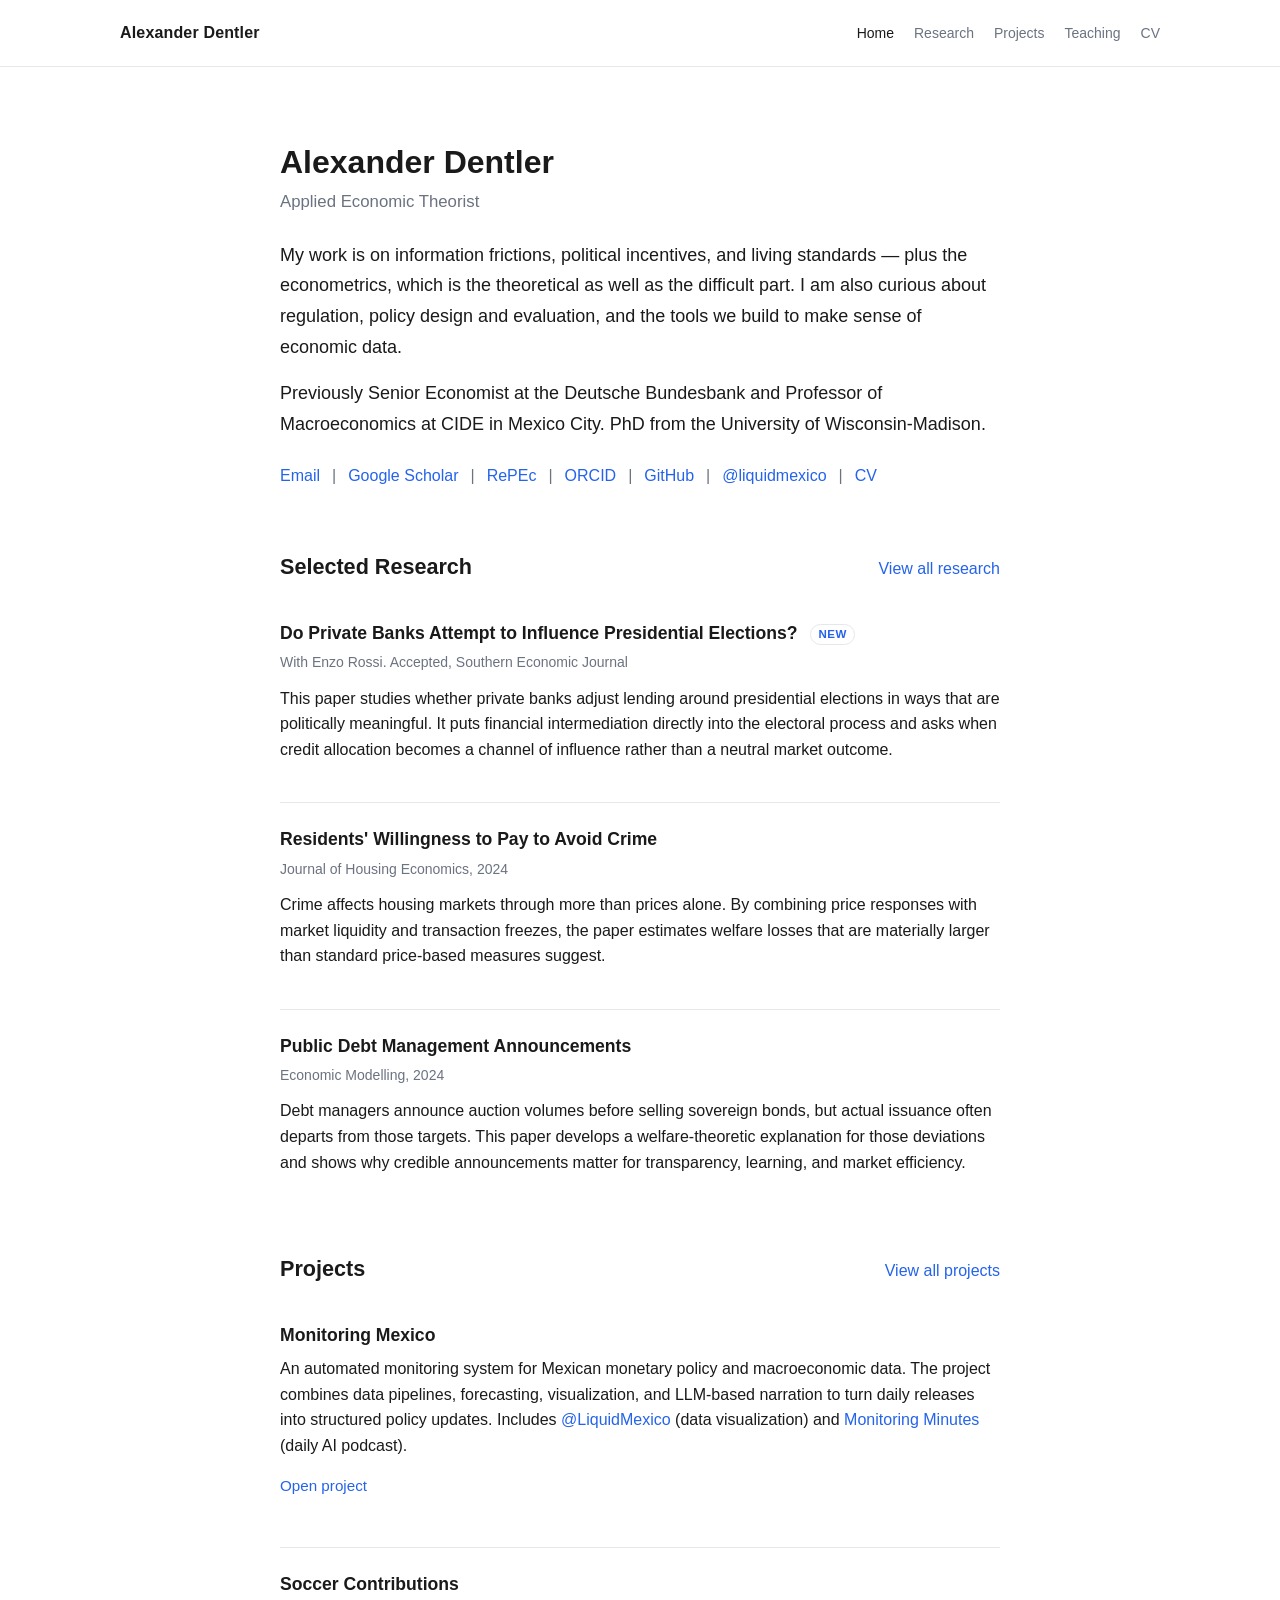
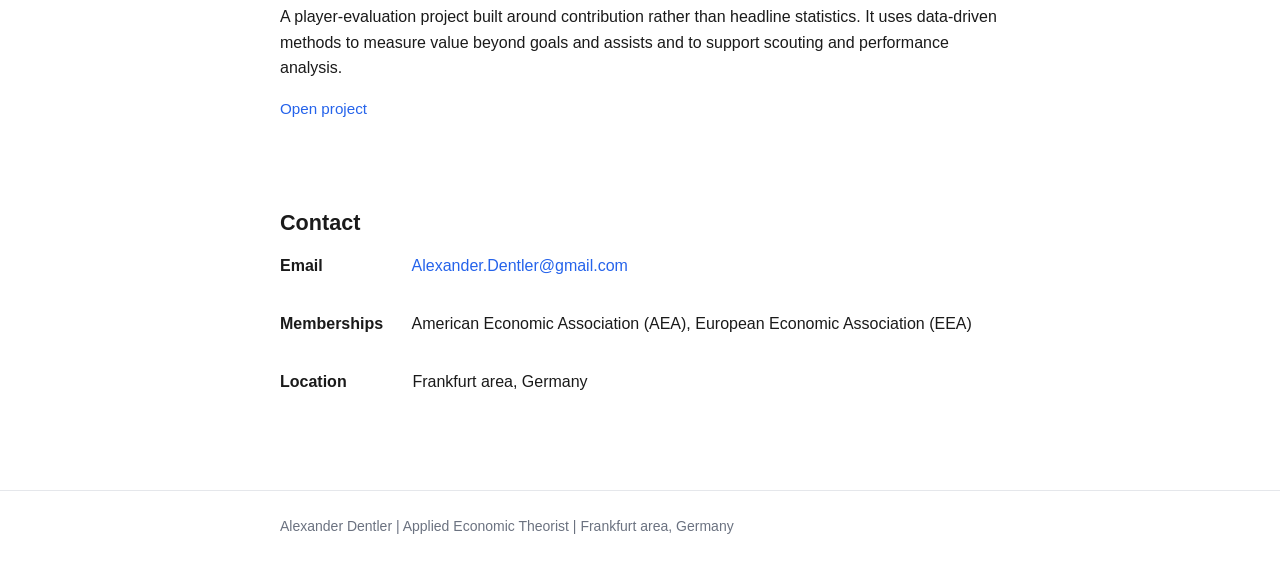
==== index.html @ 891065ed "Add index.html" ====
<!DOCTYPE html>
<html lang="en">
  <head>
    <meta charset="utf-8">
    <meta name="viewport" content="width=device-width, initial-scale=1">
    <title>Alexander Dentler | Applied Economic Theorist</title>
    <meta
      name="description"
      content="Alexander Dentler is an applied economic theorist working on information economics, political economy, living standards, and policy design."
    >
    <link rel="stylesheet" href="css/style.css">
  </head>
  <body>
    <header class="site-header">
      <div class="chrome">
        <div class="site-header-inner">
          <a class="site-name" href="index.html">Alexander Dentler</a>
          <nav class="site-nav" aria-label="Primary">
            <a href="index.html" aria-current="page">Home</a>
            <a href="research.html">Research</a>
            <a href="projects.html">Projects</a>
            <a href="teaching.html">Teaching</a>
            <a href="cv.html">CV</a>
          </nav>
        </div>
      </div>
    </header>

    <main class="content page">
      <section class="hero">
        <h1>Alexander Dentler</h1>
        <p class="role">Applied Economic Theorist</p>
        <p class="lede">
          My work is on information frictions, political incentives, and living
          standards &mdash; plus the econometrics, which is the theoretical as well as
          the difficult part. I am also curious about regulation, policy design and
          evaluation, and the tools we build to make sense of economic data.
        </p>
        <p class="lede">
          Previously Senior Economist at the Deutsche Bundesbank and Professor of
          Macroeconomics at CIDE in Mexico City. PhD from the University of
          Wisconsin-Madison.
        </p>
        <ul class="link-list" aria-label="Profile links">
          <li><a href="mailto:Alexander.Dentler@gmail.com">Email</a></li>
          <li>
            <a href="https://scholar.google.com/citations?user=4nxXHgsAAAAJ&amp;hl=en" target="_blank" rel="noopener noreferrer">Google Scholar</a>
          </li>
          <li>
            <a href="https://ideas.repec.org/f/pde1080.html" target="_blank" rel="noopener noreferrer">RePEc</a>
          </li>
          <li>
            <a href="https://orcid.org/0000-0003-4408-7403" target="_blank" rel="noopener noreferrer">ORCID</a>
          </li>
          <li>
            <a href="https://github.com/adentler1" target="_blank" rel="noopener noreferrer">GitHub</a>
          </li>
          <li>
            <a href="https://x.com/liquidmexico" target="_blank" rel="noopener noreferrer">@liquidmexico</a>
          </li>
          <li><a href="cv.html">CV</a></li>
        </ul>
      </section>

      <section class="section">
        <div class="section-header">
          <h2>Selected Research</h2>
          <a class="section-link" href="research.html">View all research</a>
        </div>
        <div class="stack">
          <article class="entry">
            <h3 class="entry-title">
              <a href="research.html#do-private-banks">Do Private Banks Attempt to Influence Presidential Elections?</a>
              <span class="tag">New</span>
            </h3>
            <p class="meta">With Enzo Rossi. Accepted, Southern Economic Journal</p>
            <p>
              This paper studies whether private banks adjust lending around presidential
              elections in ways that are politically meaningful. It puts financial
              intermediation directly into the electoral process and asks when credit
              allocation becomes a channel of influence rather than a neutral market outcome.
            </p>
          </article>

          <article class="entry">
            <h3 class="entry-title">
              <a href="research.html#crime-paper">Residents' Willingness to Pay to Avoid Crime</a>
            </h3>
            <p class="meta">Journal of Housing Economics, 2024</p>
            <p>
              Crime affects housing markets through more than prices alone. By combining
              price responses with market liquidity and transaction freezes, the paper
              estimates welfare losses that are materially larger than standard price-based
              measures suggest.
            </p>
          </article>

          <article class="entry">
            <h3 class="entry-title">
              <a href="research.html#debt-paper">Public Debt Management Announcements</a>
            </h3>
            <p class="meta">Economic Modelling, 2024</p>
            <p>
              Debt managers announce auction volumes before selling sovereign bonds, but
              actual issuance often departs from those targets. This paper develops a
              welfare-theoretic explanation for those deviations and shows why credible
              announcements matter for transparency, learning, and market efficiency.
            </p>
          </article>
        </div>
      </section>

      <section class="section">
        <div class="section-header">
          <h2>Projects</h2>
          <a class="section-link" href="projects.html">View all projects</a>
        </div>
        <div class="card-grid">
          <article class="card">
            <h3>Monitoring Mexico</h3>
            <p>
              An automated monitoring system for Mexican monetary policy and macroeconomic
              data. The project combines data pipelines, forecasting, visualization, and
              LLM-based narration to turn daily releases into structured policy updates.
              Includes <a href="https://x.com/liquidmexico" target="_blank" rel="noopener noreferrer">@LiquidMexico</a>
              (data visualization) and
              <a href="https://open.spotify.com/show/3ojmjRyzNqdOmxxxb4RUL4" target="_blank" rel="noopener noreferrer">Monitoring Minutes</a>
              (daily AI podcast).
            </p>
            <div class="link-row">
              <a href="https://monitoring-monetary-policy-in-mexico.webflow.io/" target="_blank" rel="noopener noreferrer">Open project</a>
            </div>
          </article>

          <article class="card">
            <h3>Soccer Contributions</h3>
            <p>
              A player-evaluation project built around contribution rather than headline
              statistics. It uses data-driven methods to measure value beyond goals and
              assists and to support scouting and performance analysis.
            </p>
            <div class="link-row">
              <a href="https://soccercontributions.com/" target="_blank" rel="noopener noreferrer">Open project</a>
            </div>
          </article>
        </div>
      </section>

      <section class="section">
        <h2>Contact</h2>
        <div class="definition-list">
          <p><strong>Email</strong> <a href="mailto:Alexander.Dentler@gmail.com">Alexander.Dentler@gmail.com</a></p>
          <p><strong>Memberships</strong> American Economic Association (AEA), European Economic Association (EEA)</p>
          <p><strong>Location</strong> Frankfurt area, Germany</p>
        </div>
      </section>
    </main>

    <footer class="site-footer">
      <div class="content">
        <p>Alexander Dentler | Applied Economic Theorist | Frankfurt area, Germany</p>
      </div>
    </footer>
  </body>
</html>
---- css/style.css ----
:root {
  --background: #ffffff;
  --text: #1a1a1a;
  --accent: #2563eb;
  --accent-hover: #1d4ed8;
  --muted: #6b7280;
  --border: #e5e7eb;
  --max-width: 720px;
  --nav-width: 1040px;
  --section-gap: 4rem;
  --item-gap: 1.5rem;
}

* {
  box-sizing: border-box;
}

html {
  font-size: 16px;
}

body {
  margin: 0;
  min-height: 100vh;
  background: var(--background);
  color: var(--text);
  font-family: -apple-system, BlinkMacSystemFont, "Segoe UI", Roboto, "Helvetica Neue", Arial, sans-serif;
  font-size: 1rem;
  line-height: 1.6;
}

a {
  color: var(--accent);
  text-decoration: none;
}

a:hover {
  color: var(--accent-hover);
  text-decoration: underline;
}

a:focus-visible {
  outline: 2px solid var(--accent);
  outline-offset: 3px;
}

img {
  max-width: 100%;
  display: block;
}

h1,
h2,
h3,
p,
ul,
ol {
  margin-top: 0;
}

h1 {
  font-size: 2rem;
  font-weight: 700;
  line-height: 1.2;
  margin-bottom: 0.5rem;
}

h2 {
  font-size: 1.35rem;
  font-weight: 600;
  line-height: 1.3;
  margin-bottom: 1rem;
}

h3 {
  font-size: 1.1rem;
  font-weight: 600;
  line-height: 1.4;
  margin-bottom: 0.5rem;
}

small,
.meta,
.muted,
.site-nav a,
.site-footer,
.eyebrow {
  font-size: 0.875rem;
}

.chrome {
  width: min(var(--nav-width), calc(100% - 4rem));
  margin: 0 auto;
}

.content {
  width: min(var(--max-width), calc(100% - 4rem));
  margin: 0 auto;
}

.site-header {
  border-bottom: 1px solid var(--border);
}

.site-header-inner {
  display: flex;
  justify-content: space-between;
  align-items: baseline;
  gap: 1.5rem;
  padding: 1.25rem 0;
}

.site-name {
  color: var(--text);
  font-size: 1rem;
  font-weight: 700;
  letter-spacing: 0.01em;
  white-space: nowrap;
}

.site-name:hover {
  color: var(--text);
  text-decoration: none;
}

.site-nav {
  display: flex;
  flex-wrap: wrap;
  justify-content: flex-end;
  gap: 0.5rem 1.25rem;
}

.site-nav a {
  color: var(--muted);
}

.site-nav a[aria-current="page"] {
  color: var(--text);
  text-decoration: none;
}

.site-nav a:hover {
  color: var(--text);
}

.page {
  padding: 4.5rem 0 5rem;
}

.hero {
  padding-top: 0.25rem;
}

.eyebrow {
  color: var(--muted);
  margin-bottom: 0.75rem;
}

.role {
  color: var(--muted);
  font-size: 1.05rem;
  margin-bottom: 1.5rem;
}

.lede {
  font-size: 1.125rem;
  line-height: 1.7;
  margin-bottom: 1rem;
}

.intro {
  color: var(--muted);
  margin-bottom: 0;
}

.link-list {
  display: flex;
  flex-wrap: wrap;
  gap: 0.25rem 0.75rem;
  list-style: none;
  padding: 0;
  margin: 1.5rem 0 0;
}

.link-list li {
  display: flex;
  align-items: center;
}

.link-list li:not(:last-child)::after {
  content: "|";
  color: var(--muted);
  margin-left: 0.75rem;
}

.section {
  margin-top: var(--section-gap);
}

.section-header {
  display: flex;
  justify-content: space-between;
  align-items: baseline;
  gap: 1rem;
  margin-bottom: 1.5rem;
}

.section-link {
  flex-shrink: 0;
}

.stack {
  display: grid;
  gap: var(--item-gap);
}

.entry {
  padding-top: 1.5rem;
  border-top: 1px solid var(--border);
}

.entry:first-child {
  padding-top: 0;
  border-top: 0;
}

.entry-title {
  margin-bottom: 0.35rem;
}

.entry-title a {
  color: var(--text);
}

.entry-title a:hover {
  color: var(--accent-hover);
}

.meta {
  color: var(--muted);
  margin-bottom: 0.75rem;
}

.tag {
  display: inline-block;
  margin-left: 0.5rem;
  padding: 0.1rem 0.45rem;
  border: 1px solid var(--border);
  border-radius: 999px;
  color: var(--accent);
  font-size: 0.72rem;
  font-weight: 700;
  letter-spacing: 0.04em;
  text-transform: uppercase;
  vertical-align: middle;
}

/* Peer-reviewed: warm beige */
.tag--published {
  color: #7c6f5b;
  background: #f5f0e8;
  border-color: #e8e0d0;
}

/* Policy brief: muted sage */
.tag--policy {
  color: #5b7c65;
  background: #edf5ef;
  border-color: #d4e8d9;
}

/* Under review: muted slate */
.tag--submitted {
  color: #5b6a7c;
  background: #edf1f5;
  border-color: #d4dce8;
}

/* Work in progress: muted mauve */
.tag--wip {
  color: #7c5b72;
  background: #f5edf3;
  border-color: #e8d4e2;
}

.card-grid {
  display: grid;
  gap: var(--item-gap);
}

.card {
  padding: 1.5rem 0;
  border-top: 1px solid var(--border);
}

.card:first-child {
  padding-top: 0;
  border-top: 0;
}

.link-row {
  display: flex;
  flex-wrap: wrap;
  gap: 0.4rem 1rem;
  margin-top: 0.85rem;
}

.link-row a {
  font-size: 0.95rem;
}

.plain-list {
  list-style: none;
  padding: 0;
  margin: 0;
}

.plain-list li + li {
  margin-top: 0.85rem;
}

.bullet-list {
  padding-left: 1.1rem;
  margin-bottom: 0;
}

.bullet-list li + li {
  margin-top: 0.55rem;
}

.definition-list {
  display: grid;
  gap: 1rem;
}

.definition-list strong {
  display: inline-block;
  min-width: 8rem;
}

.site-footer {
  border-top: 1px solid var(--border);
  color: var(--muted);
  padding: 1.5rem 0 2.5rem;
}

.site-footer p {
  margin-bottom: 0;
}

/* CV page */

.cv-downloads {
  display: flex;
  flex-wrap: wrap;
  gap: 0.75rem;
  margin-top: 1.5rem;
}

.cv-btn {
  display: inline-block;
  padding: 0.5rem 1.25rem;
  border: 1px solid var(--accent);
  border-radius: 4px;
  font-size: 0.875rem;
  font-weight: 600;
  color: #fff;
  background: var(--accent);
}

.cv-btn:hover {
  background: var(--accent-hover);
  border-color: var(--accent-hover);
  color: #fff;
  text-decoration: none;
}

.cv-btn--secondary {
  background: transparent;
  color: var(--accent);
}

.cv-btn--secondary:hover {
  background: var(--accent-hover);
  color: #fff;
}

.cv-item {
  padding-top: 1.25rem;
  border-top: 1px solid var(--border);
}

.cv-item:first-child {
  padding-top: 0;
  border-top: 0;
}

.cv-dates {
  color: var(--muted);
  font-size: 0.875rem;
  margin-bottom: 0.25rem;
}

.cv-more {
  margin-top: 1.25rem;
}

/* Project logos */

.project-header {
  display: flex;
  align-items: center;
  gap: 1rem;
  margin-bottom: 0.75rem;
}

.project-header h2 {
  margin-bottom: 0;
}

.project-logo {
  width: 48px;
  height: 48px;
  border-radius: 6px;
  object-fit: contain;
}

/* Subprojects */

.subproject {
  margin-top: 1.25rem;
  padding: 1rem 0 0 1.25rem;
  border-left: 2px solid var(--border);
}

.subproject h3 {
  font-size: 1rem;
}

.subproject p {
  font-size: 0.95rem;
}

.subproject + .subproject {
  margin-top: 1rem;
}

/* Carousel */

.carousel {
  margin-top: 1rem;
  overflow-x: auto;
  scroll-snap-type: x mandatory;
  -webkit-overflow-scrolling: touch;
  border-radius: 4px;
  border: 1px solid var(--border);
}

.carousel-track {
  display: flex;
}

.carousel-track img {
  flex: 0 0 100%;
  scroll-snap-align: start;
  width: 100%;
  height: auto;
  object-fit: contain;
  background: #fafafa;
}

/* Research controls */

.controls {
  display: flex;
  flex-wrap: wrap;
  gap: 1.25rem 2.5rem;
  margin-top: 2rem;
  padding: 1rem 0;
  border-top: 1px solid var(--border);
  border-bottom: 1px solid var(--border);
}

.control-group {
  display: flex;
  align-items: center;
  gap: 0.5rem;
}

.control-label {
  color: var(--muted);
  font-size: 0.8rem;
  font-weight: 600;
  text-transform: uppercase;
  letter-spacing: 0.04em;
}

.control-btn {
  padding: 0.25rem 0.65rem;
  border: 1px solid var(--border);
  border-radius: 4px;
  background: transparent;
  color: var(--muted);
  font-size: 0.8rem;
  font-family: inherit;
  cursor: pointer;
}

.control-btn:hover {
  color: var(--text);
  border-color: var(--text);
}

.control-btn.active {
  color: var(--accent);
  border-color: var(--accent);
  font-weight: 600;
}

/* Working paper notes */

.wp-note {
  margin-top: 0.75rem;
  padding: 0.75rem 1rem;
  background: #f9fafb;
  border-left: 3px solid var(--border);
  border-radius: 2px;
}

.wp-label {
  font-size: 0.85rem;
  font-weight: 600;
  margin-bottom: 0.35rem;
}

.wp-delta {
  font-size: 0.85rem;
  color: var(--muted);
  margin-bottom: 0;
}

@media (max-width: 720px) {
  .site-header-inner {
    flex-direction: column;
    align-items: flex-start;
  }

  .site-nav {
    justify-content: flex-start;
  }

  .page {
    padding: 3rem 0 4rem;
  }

  .section {
    margin-top: 3rem;
  }

  h1 {
    font-size: 1.85rem;
  }

  .chrome,
  .content {
    width: calc(100% - 2.5rem);
  }

  .section-header {
    flex-direction: column;
    align-items: flex-start;
    margin-bottom: 1.25rem;
  }
}
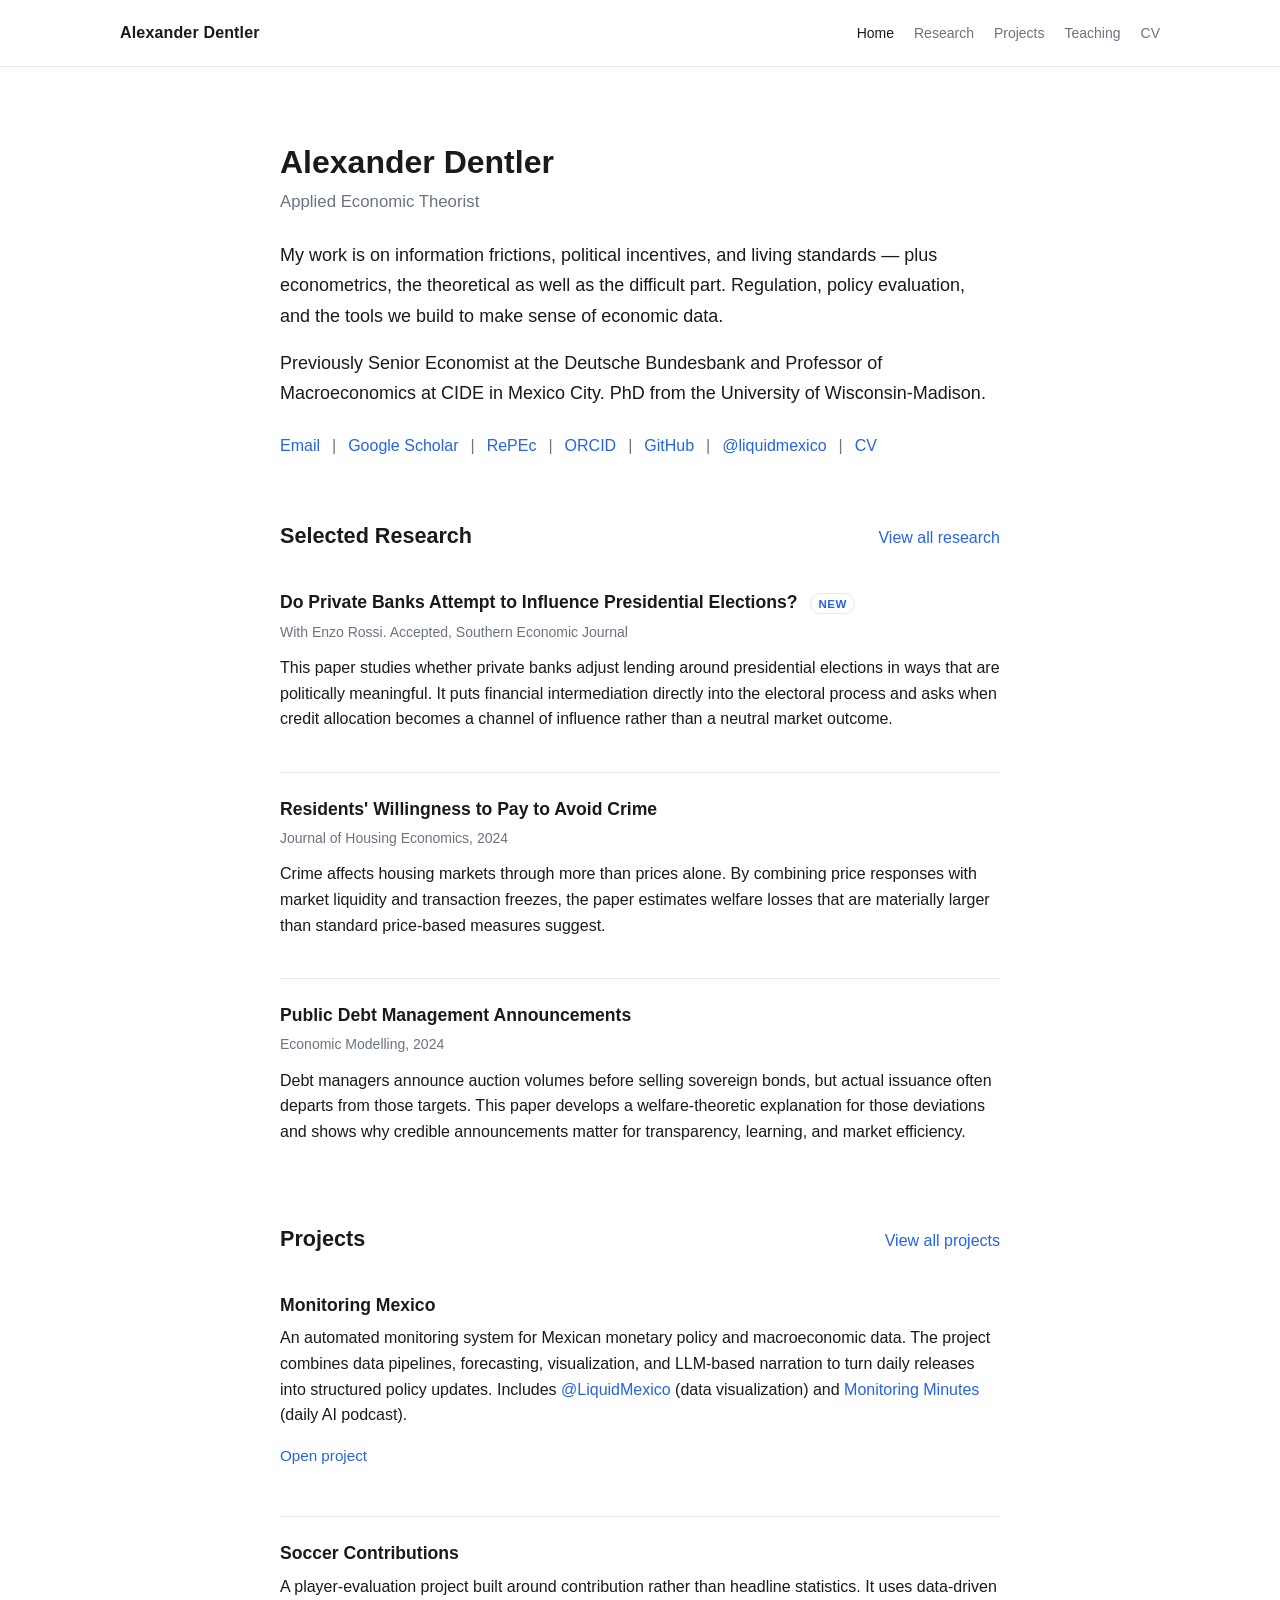
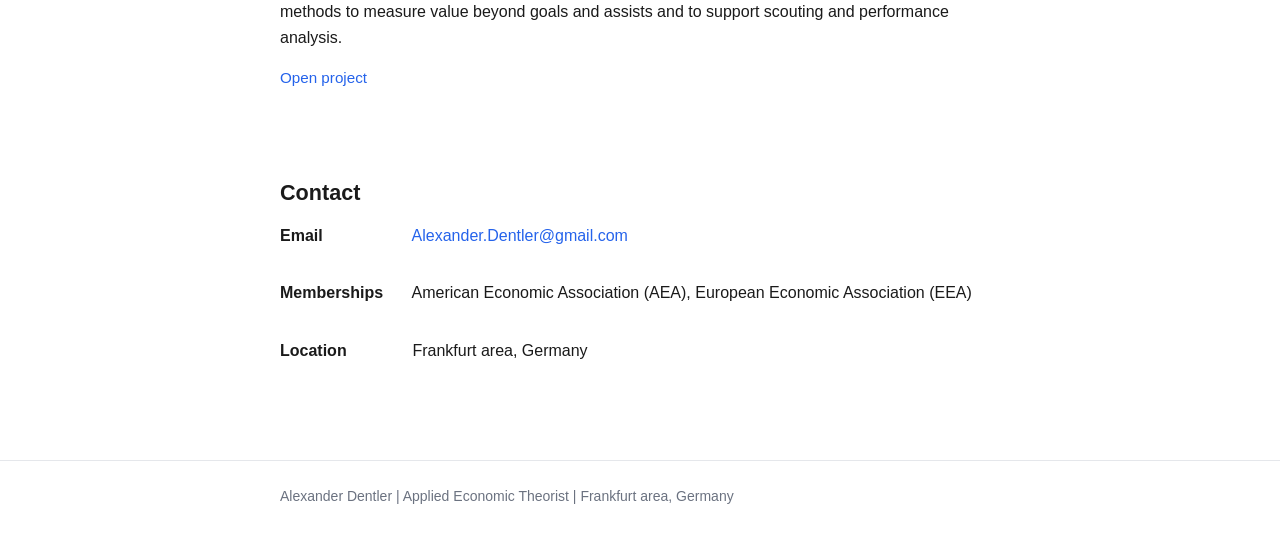
==== commit 4d8655cc: "Update index.html" ====
--- a/index.html
+++ b/index.html
@@ -32,9 +32,9 @@
         <p class="role">Applied Economic Theorist</p>
         <p class="lede">
           My work is on information frictions, political incentives, and living
-          standards &mdash; plus the econometrics, which is the theoretical as well as
-          the difficult part. I am also curious about regulation, policy design and
-          evaluation, and the tools we build to make sense of economic data.
+          standards &mdash; plus econometrics, the theoretical as well as the difficult
+          part. Regulation, policy evaluation, and the tools we build to make sense
+          of economic data.
         </p>
         <p class="lede">
           Previously Senior Economist at the Deutsche Bundesbank and Professor of
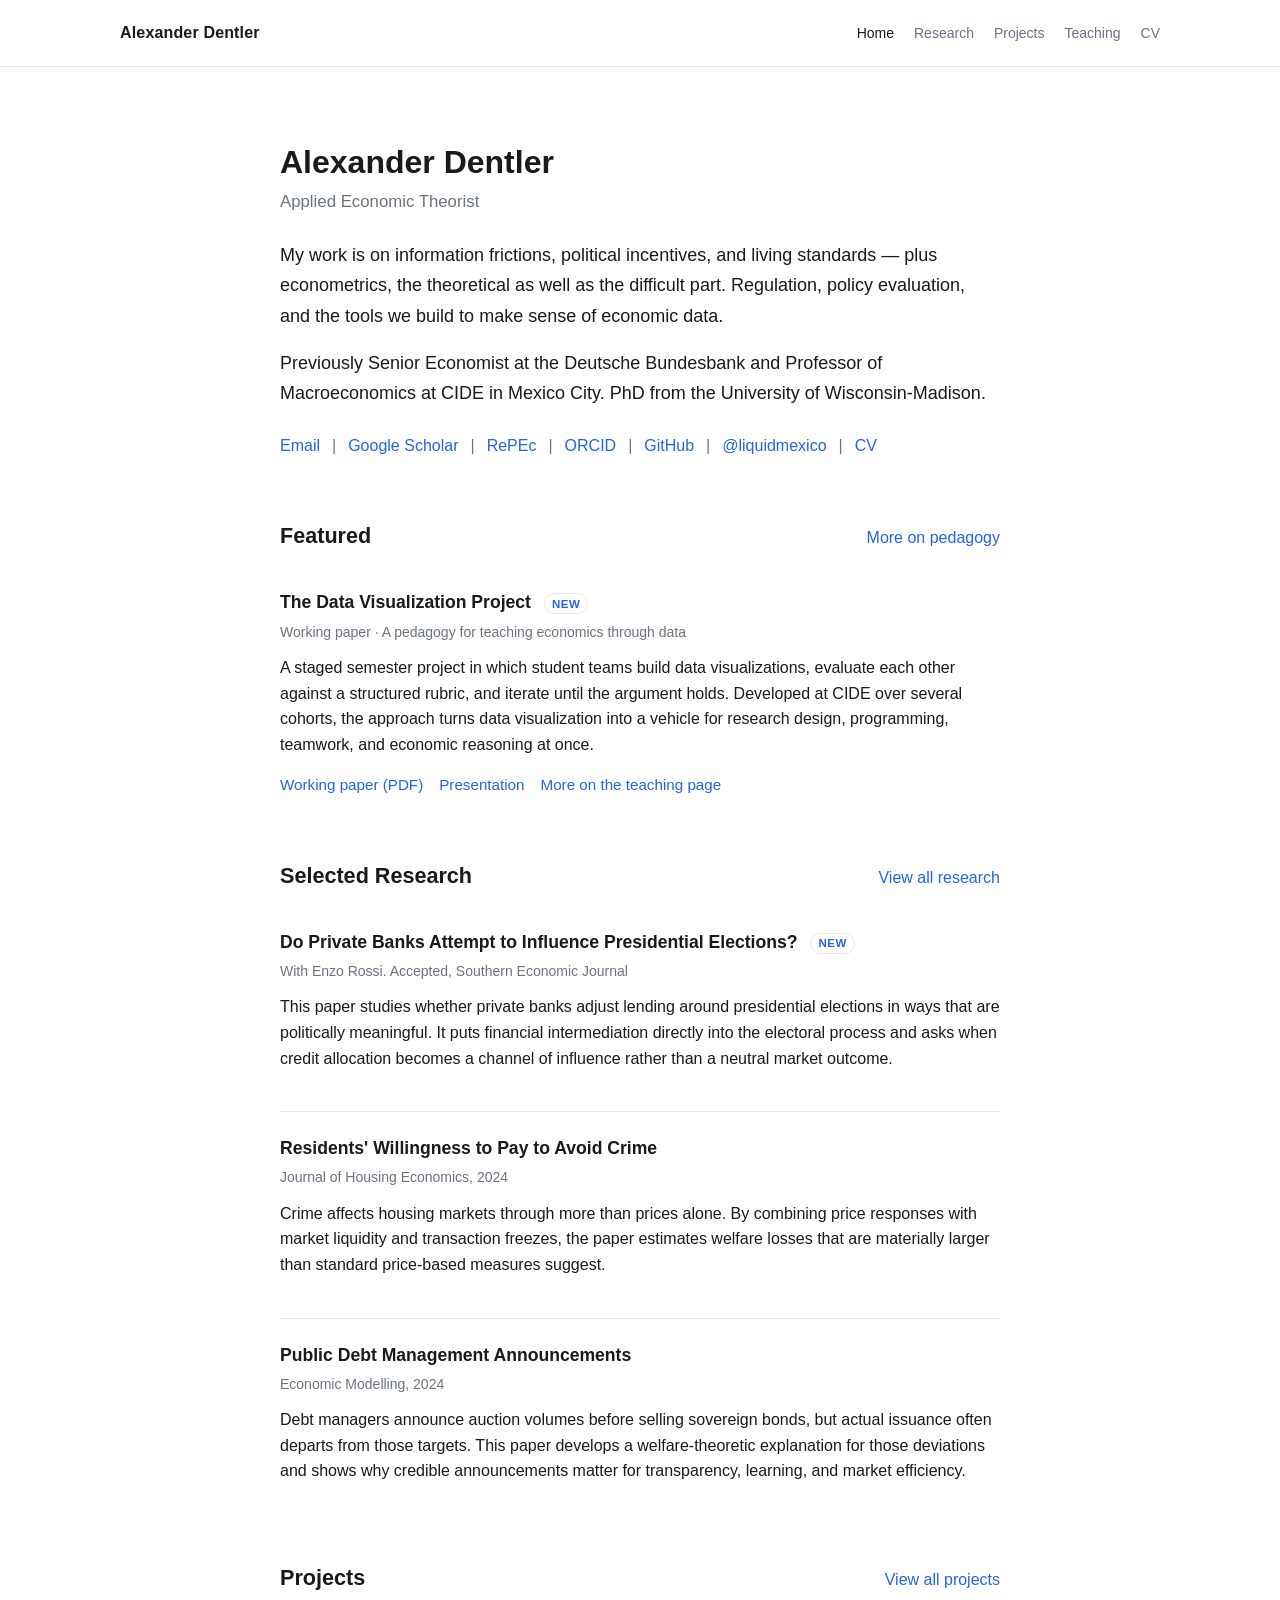
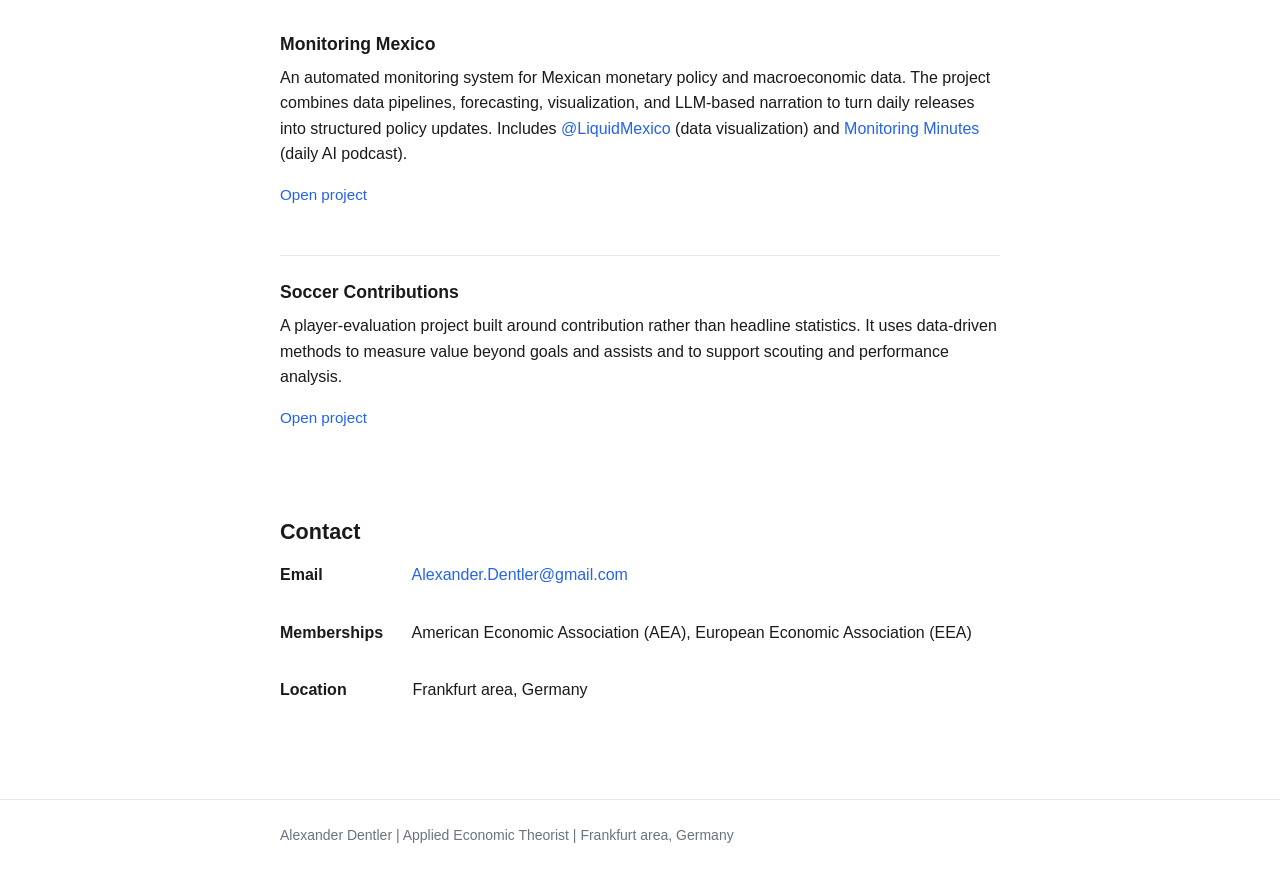
==== commit e3d9bd55: "Feature DVP on landing page" ====
--- a/index.html
+++ b/index.html
@@ -60,6 +60,32 @@
           </li>
           <li><a href="cv.html">CV</a></li>
         </ul>
+      </section>
+
+      <section class="section">
+        <div class="section-header">
+          <h2>Featured</h2>
+          <a class="section-link" href="teaching.html#pedagogy">More on pedagogy</a>
+        </div>
+        <article class="featured">
+          <h3 class="entry-title">
+            The Data Visualization Project
+            <span class="tag">New</span>
+          </h3>
+          <p class="meta">Working paper &middot; A pedagogy for teaching economics through data</p>
+          <p>
+            A staged semester project in which student teams build data visualizations,
+            evaluate each other against a structured rubric, and iterate until the
+            argument holds. Developed at CIDE over several cohorts, the approach turns
+            data visualization into a vehicle for research design, programming,
+            teamwork, and economic reasoning at once.
+          </p>
+          <div class="link-row">
+            <a href="assets/DVP/Dentler_DVP_WorkingPaper.pdf" target="_blank" rel="noopener noreferrer">Working paper (PDF)</a>
+            <a href="assets/DVP/DVP_Presentation.pdf" target="_blank" rel="noopener noreferrer">Presentation</a>
+            <a href="teaching.html#pedagogy">More on the teaching page</a>
+          </div>
+        </article>
       </section>
 
       <section class="section">
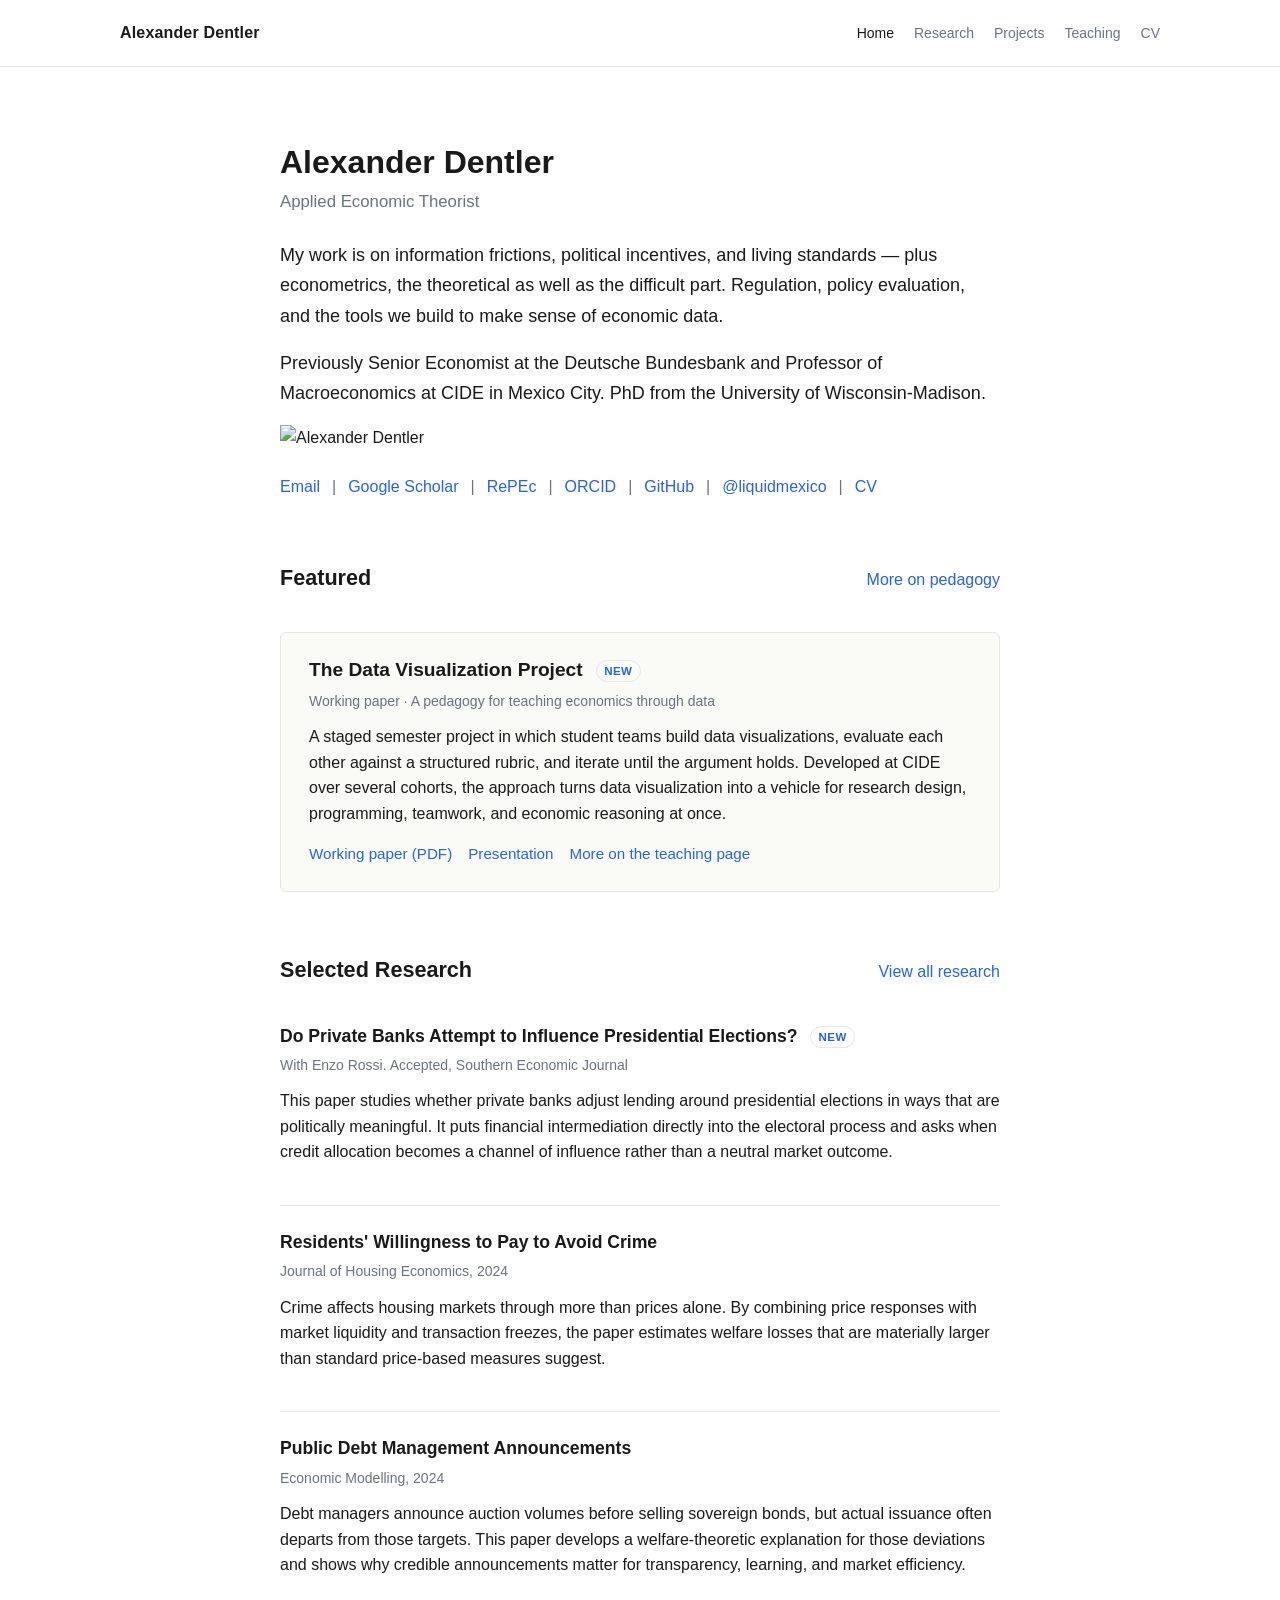
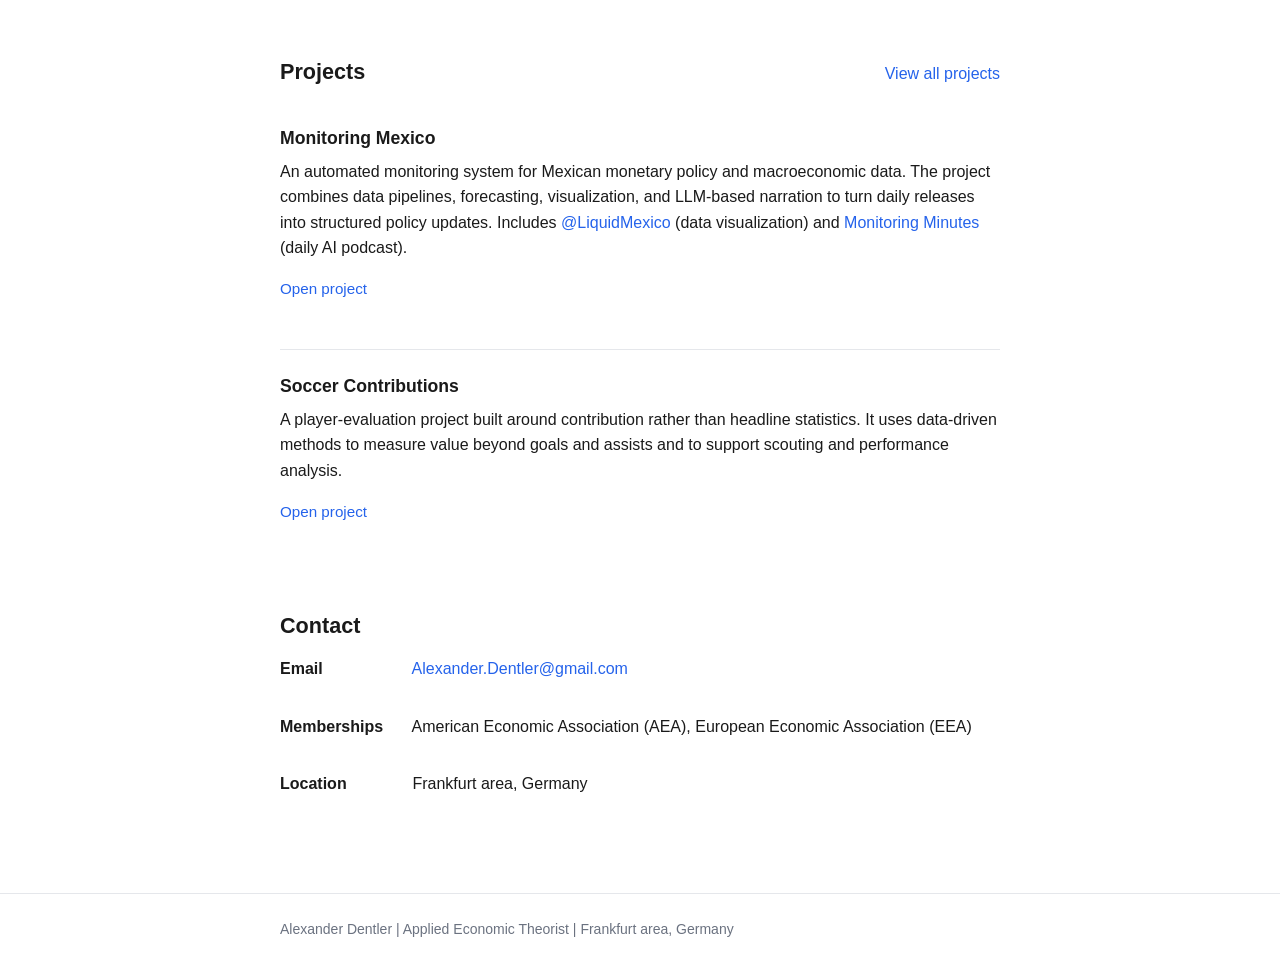
==== commit 4498bbec: "Update index.html" ====
--- a/index.html
+++ b/index.html
@@ -8,7 +8,27 @@
       name="description"
       content="Alexander Dentler is an applied economic theorist working on information economics, political economy, living standards, and policy design."
     >
+    <link rel="icon" type="image/svg+xml" href="assets/favicon.svg">
+
+    <meta property="og:type" content="website">
+    <meta property="og:title" content="Alexander Dentler | Applied Economic Theorist">
+    <meta property="og:description" content="Applied economic theorist working on information economics, political economy, living standards, and policy design.">
+    <meta property="og:image" content="https://adentler1.github.io/assets/og-image.jpg">
+    <meta property="og:url" content="https://adentler1.github.io/">
+    <meta name="twitter:card" content="summary_large_image">
+    <meta name="twitter:title" content="Alexander Dentler | Applied Economic Theorist">
+    <meta name="twitter:description" content="Applied economic theorist working on information economics, political economy, living standards, and policy design.">
+    <meta name="twitter:image" content="https://adentler1.github.io/assets/og-image.jpg">
+
     <link rel="stylesheet" href="css/style.css">
+
+    <script async src="https://www.googletagmanager.com/gtag/js?id=G-CP04B68RK2"></script>
+    <script>
+      window.dataLayer = window.dataLayer || [];
+      function gtag(){dataLayer.push(arguments);}
+      gtag('js', new Date());
+      gtag('config', 'G-CP04B68RK2');
+    </script>
   </head>
   <body>
     <header class="site-header">
@@ -28,19 +48,24 @@
 
     <main class="content page">
       <section class="hero">
-        <h1>Alexander Dentler</h1>
-        <p class="role">Applied Economic Theorist</p>
-        <p class="lede">
-          My work is on information frictions, political incentives, and living
-          standards &mdash; plus econometrics, the theoretical as well as the difficult
-          part. Regulation, policy evaluation, and the tools we build to make sense
-          of economic data.
-        </p>
-        <p class="lede">
-          Previously Senior Economist at the Deutsche Bundesbank and Professor of
-          Macroeconomics at CIDE in Mexico City. PhD from the University of
-          Wisconsin-Madison.
-        </p>
+        <div class="hero-inner">
+          <div class="hero-text">
+            <h1>Alexander Dentler</h1>
+            <p class="role">Applied Economic Theorist</p>
+            <p class="lede">
+              My work is on information frictions, political incentives, and living
+              standards &mdash; plus econometrics, the theoretical as well as the
+              difficult part. Regulation, policy evaluation, and the tools we build
+              to make sense of economic data.
+            </p>
+            <p class="lede">
+              Previously Senior Economist at the Deutsche Bundesbank and Professor of
+              Macroeconomics at CIDE in Mexico City. PhD from the University of
+              Wisconsin-Madison.
+            </p>
+          </div>
+          <img class="hero-photo" src="assets/dentler-photo.jpg" alt="Alexander Dentler">
+        </div>
         <ul class="link-list" aria-label="Profile links">
           <li><a href="mailto:Alexander.Dentler@gmail.com">Email</a></li>
           <li>
--- a/css/style.css
+++ b/css/style.css
@@ -405,6 +405,20 @@
   margin-top: 1.25rem;
 }
 
+/* Featured card */
+
+.featured {
+  padding: 1.5rem 1.75rem;
+  border: 1px solid var(--border);
+  border-radius: 6px;
+  background: #fafaf7;
+}
+
+.featured .entry-title {
+  margin-top: 0;
+  font-size: 1.2rem;
+}
+
 /* Project logos */
 
 .project-header {
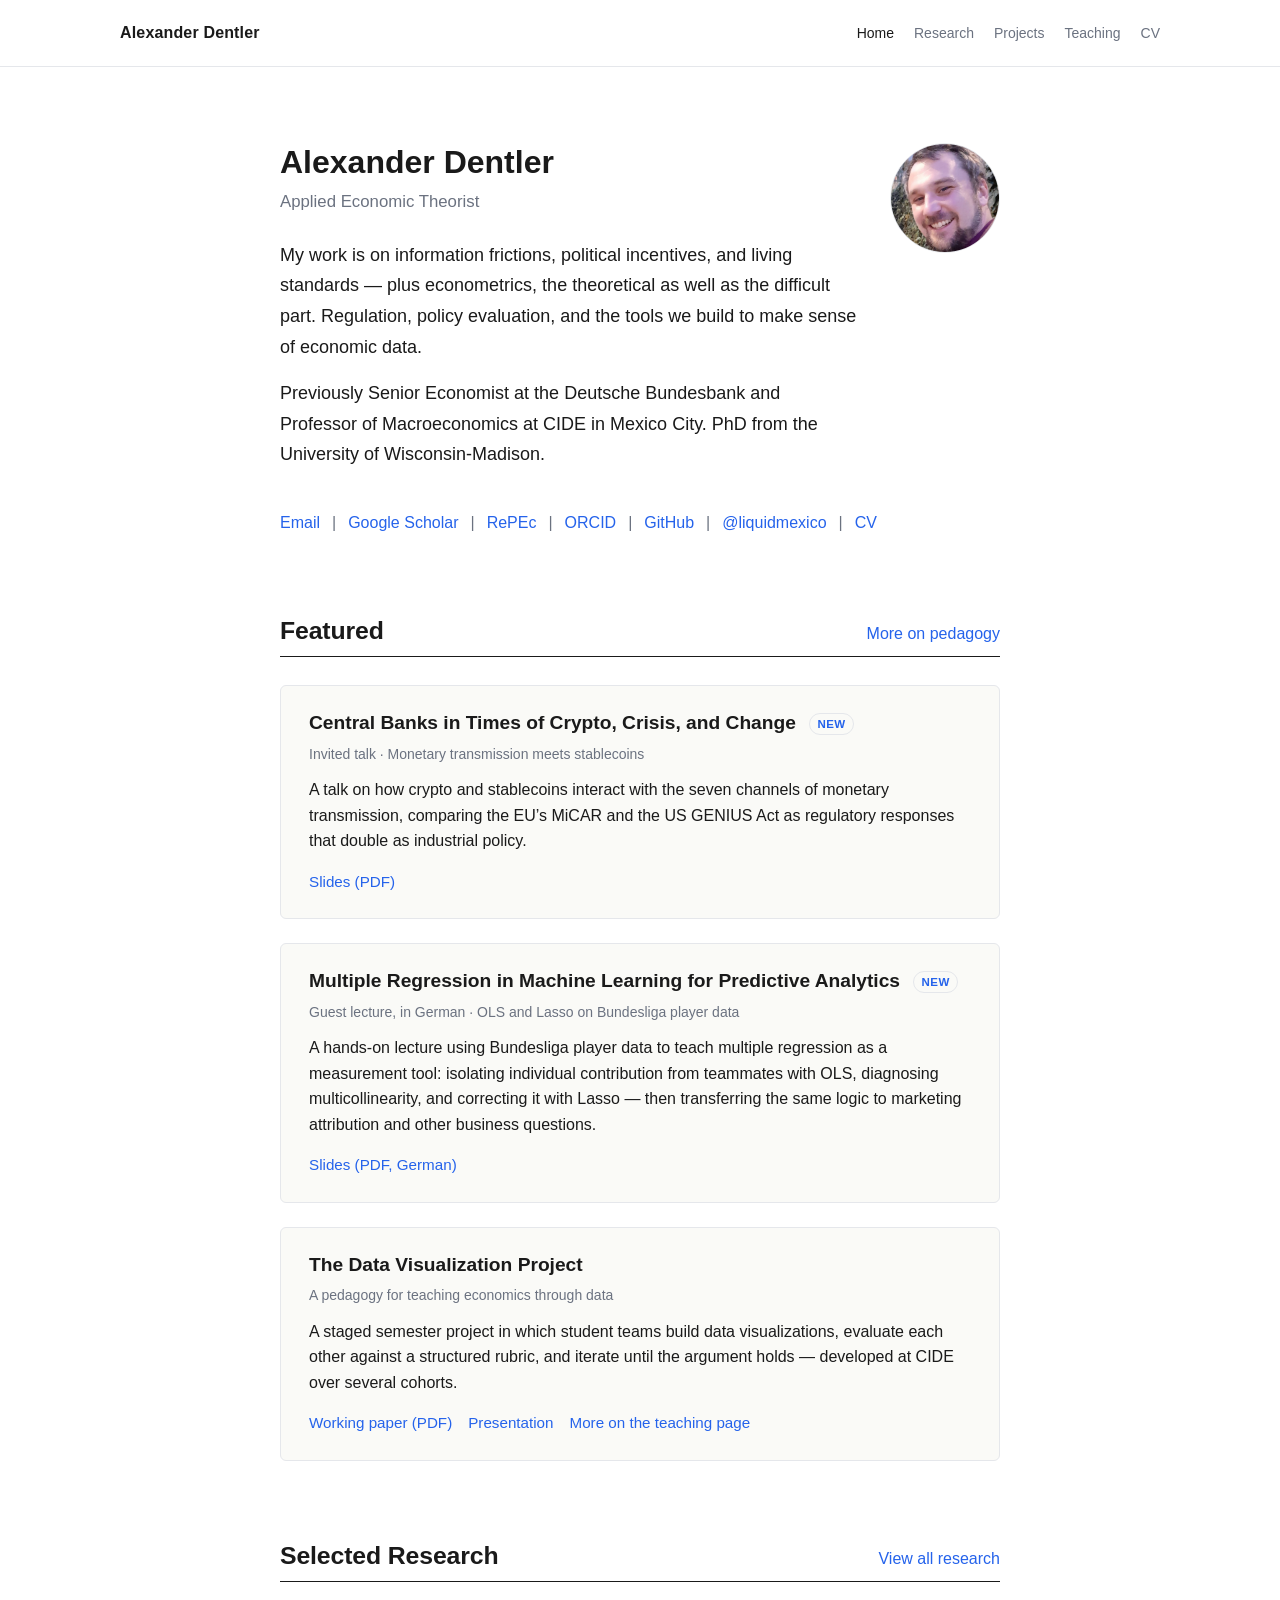
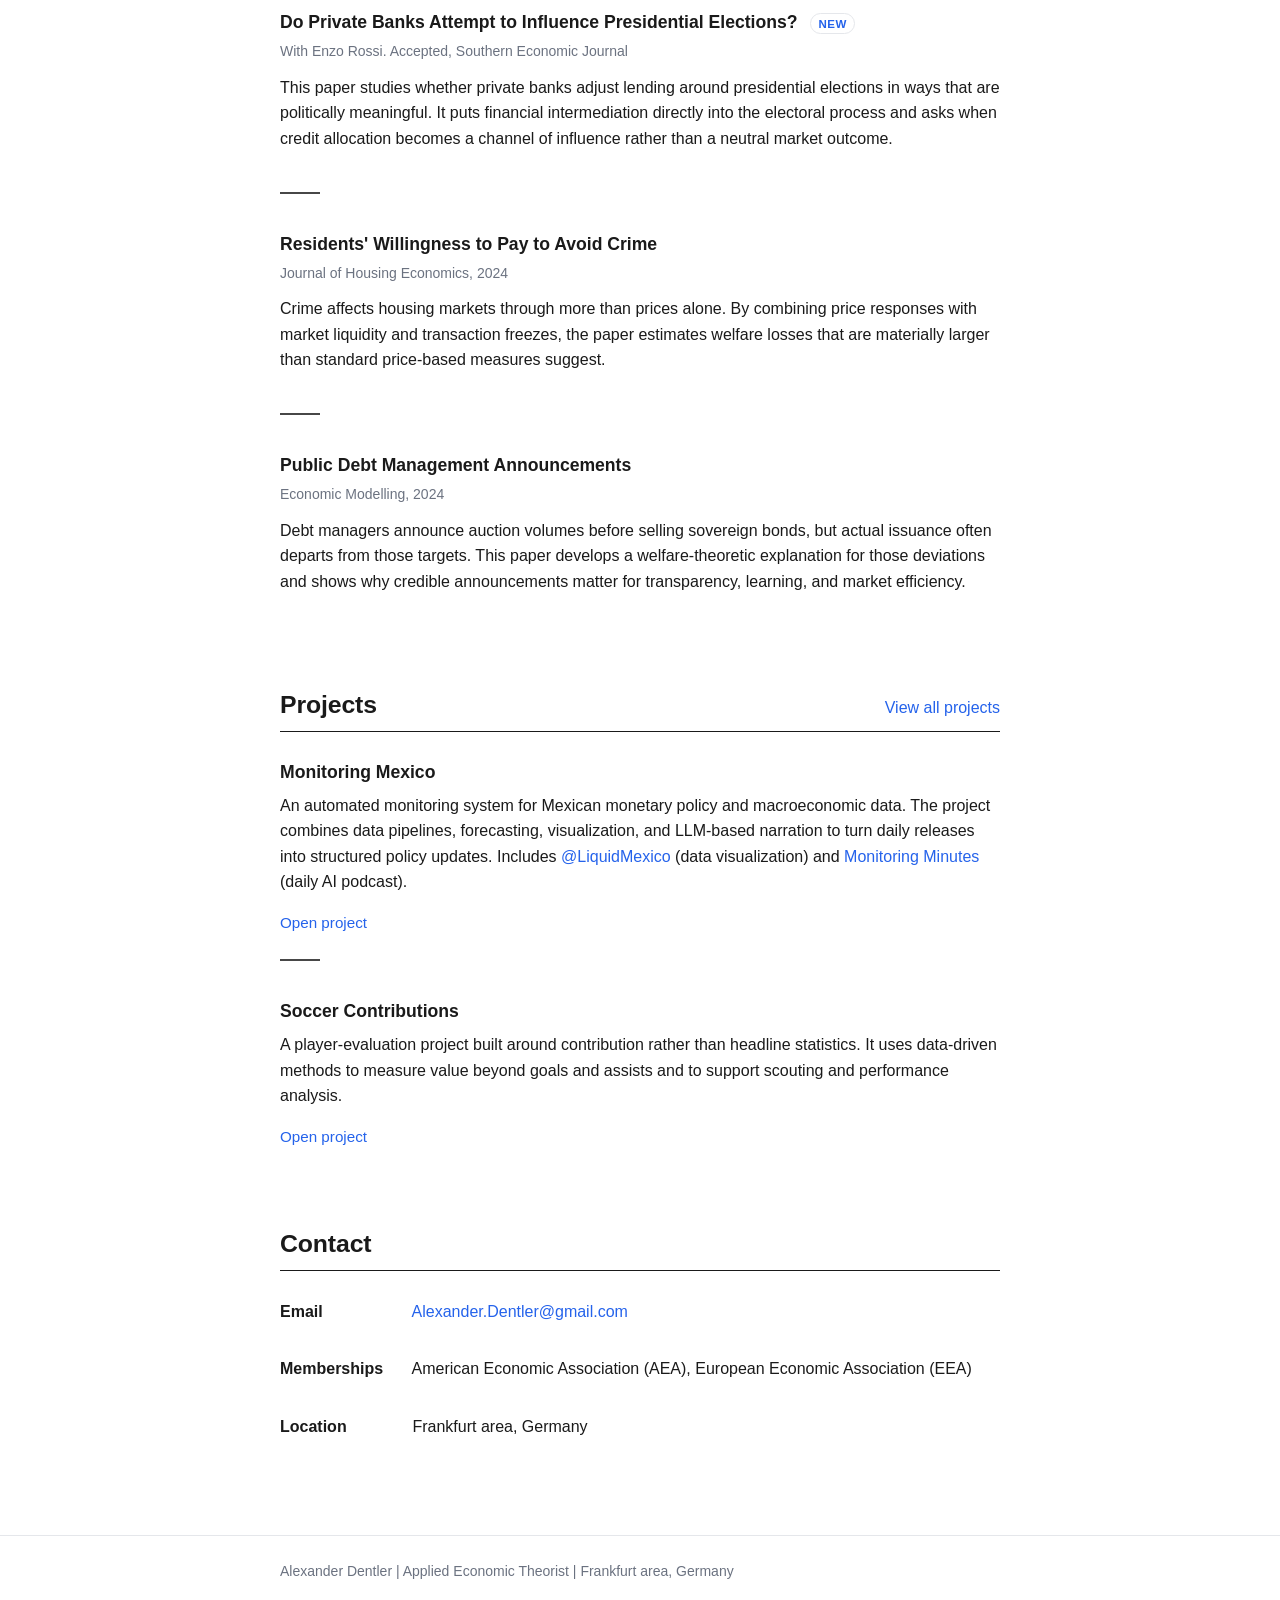
==== commit 182491ca: "Feature two invited talks on the homepage, relegate DVP slightly Adds sanitized slide decks for two " ====
--- a/index.html
+++ b/index.html
@@ -92,25 +92,57 @@
           <h2>Featured</h2>
           <a class="section-link" href="teaching.html#pedagogy">More on pedagogy</a>
         </div>
-        <article class="featured">
-          <h3 class="entry-title">
-            The Data Visualization Project
-            <span class="tag">New</span>
-          </h3>
-          <p class="meta">Working paper &middot; A pedagogy for teaching economics through data</p>
-          <p>
-            A staged semester project in which student teams build data visualizations,
-            evaluate each other against a structured rubric, and iterate until the
-            argument holds. Developed at CIDE over several cohorts, the approach turns
-            data visualization into a vehicle for research design, programming,
-            teamwork, and economic reasoning at once.
-          </p>
-          <div class="link-row">
-            <a href="assets/DVP/Dentler_DVP_WorkingPaper.pdf" target="_blank" rel="noopener noreferrer">Working paper (PDF)</a>
-            <a href="assets/DVP/DVP_Presentation.pdf" target="_blank" rel="noopener noreferrer">Presentation</a>
-            <a href="teaching.html#pedagogy">More on the teaching page</a>
-          </div>
-        </article>
+        <div class="stack">
+          <article class="featured">
+            <h3 class="entry-title">
+              Central Banks in Times of Crypto, Crisis, and Change
+              <span class="tag">New</span>
+            </h3>
+            <p class="meta">Invited talk &middot; Monetary transmission meets stablecoins</p>
+            <p>
+              A talk on how crypto and stablecoins interact with the seven channels of
+              monetary transmission, comparing the EU&rsquo;s MiCAR and the US GENIUS
+              Act as regulatory responses that double as industrial policy.
+            </p>
+            <div class="link-row">
+              <a href="assets/Talks/central-banks-crypto-crisis-change.pdf" target="_blank" rel="noopener noreferrer">Slides (PDF)</a>
+            </div>
+          </article>
+
+          <article class="featured">
+            <h3 class="entry-title">
+              Multiple Regression in Machine Learning for Predictive Analytics
+              <span class="tag">New</span>
+            </h3>
+            <p class="meta">Guest lecture, in German &middot; OLS and Lasso on Bundesliga player data</p>
+            <p>
+              A hands-on lecture using Bundesliga player data to teach multiple
+              regression as a measurement tool: isolating individual contribution from
+              teammates with OLS, diagnosing multicollinearity, and correcting it with
+              Lasso &mdash; then transferring the same logic to marketing attribution
+              and other business questions.
+            </p>
+            <div class="link-row">
+              <a href="assets/Talks/multiple-regression-predictive-analytics.pdf" target="_blank" rel="noopener noreferrer">Slides (PDF, German)</a>
+            </div>
+          </article>
+
+          <article class="featured">
+            <h3 class="entry-title">The Data Visualization Project</h3>
+            <p class="meta">A pedagogy for teaching economics through data</p>
+            <p>
+              A staged semester project in which student teams build data
+              visualizations, evaluate each other against a structured rubric, and
+              iterate until the argument holds &mdash; developed at CIDE over several
+              cohorts.
+            </p>
+            <div class="link-row">
+              <a href="assets/DVP/Dentler_DVP_WorkingPaper.pdf" target="_blank" rel="noopener noreferrer">Working paper (PDF)</a>
+              <a href="assets/DVP/DVP_Presentation.pdf" target="_blank" rel="noopener noreferrer">Presentation</a>
+              <a href="teaching.html#pedagogy">More on the teaching page</a>
+            </div>
+          </article>
+        </div>
       </section>
 
       <section class="section">
--- a/css/style.css
+++ b/css/style.css
@@ -5,10 +5,56 @@
   --accent-hover: #1d4ed8;
   --muted: #6b7280;
   --border: #e5e7eb;
+  --featured-bg: #fafaf7;
+  --wp-bg: #f9fafb;
+  --carousel-bg: #fafafa;
   --max-width: 720px;
   --nav-width: 1040px;
-  --section-gap: 4rem;
+  --section-gap: 5rem;
   --item-gap: 1.5rem;
+}
+
+@media (prefers-color-scheme: dark) {
+  :root {
+    --background: #0f1115;
+    --text: #e8eaed;
+    --accent: #7aa2ff;
+    --accent-hover: #a4bcff;
+    --muted: #9aa0a6;
+    --border: #2a2e36;
+    --featured-bg: #171923;
+    --wp-bg: #161a22;
+    --carousel-bg: #12141a;
+  }
+
+  .tag--published {
+    color: #c9b99a;
+    background: #2a2619;
+    border-color: #3b3424;
+  }
+
+  .tag--policy {
+    color: #a2c5ac;
+    background: #1a241c;
+    border-color: #2a3a2d;
+  }
+
+  .tag--submitted {
+    color: #a2b2c5;
+    background: #1a1e26;
+    border-color: #2a3040;
+  }
+
+  .tag--wip {
+    color: #c5a2b8;
+    background: #241a22;
+    border-color: #3a2a36;
+  }
+
+  .project-logo,
+  .carousel-track img {
+    filter: brightness(0.92);
+  }
 }
 
 * {
@@ -66,10 +112,13 @@
 }
 
 h2 {
-  font-size: 1.35rem;
-  font-weight: 600;
-  line-height: 1.3;
-  margin-bottom: 1rem;
+  font-size: 1.55rem;
+  font-weight: 700;
+  line-height: 1.25;
+  margin-bottom: 1.75rem;
+  padding-bottom: 0.6rem;
+  border-bottom: 1px solid var(--text);
+  letter-spacing: -0.005em;
 }
 
 h3 {
@@ -151,6 +200,61 @@
   padding-top: 0.25rem;
 }
 
+.hero-block {
+  margin-top: 1.75rem;
+}
+
+.hero-block h3 {
+  font-size: 1rem;
+  font-weight: 700;
+  text-transform: uppercase;
+  letter-spacing: 0.06em;
+  color: var(--muted);
+  margin-bottom: 0.45rem;
+}
+
+.hero-block p {
+  margin-bottom: 0;
+}
+
+.hero-inner {
+  display: flex;
+  gap: 2rem;
+  align-items: flex-start;
+}
+
+.hero-text {
+  flex: 1;
+  min-width: 0;
+}
+
+.hero-photo {
+  flex: 0 0 110px;
+  width: 110px;
+  height: 110px;
+  border-radius: 50%;
+  object-fit: cover;
+  border: 1px solid var(--border);
+}
+
+@media (max-width: 560px) {
+  .hero-inner {
+    flex-direction: column;
+    align-items: center;
+    text-align: center;
+  }
+
+  .hero-text {
+    text-align: left;
+  }
+
+  .hero-photo {
+    flex: 0 0 96px;
+    width: 96px;
+    height: 96px;
+  }
+}
+
 .eyebrow {
   color: var(--muted);
   margin-bottom: 0.75rem;
@@ -202,7 +306,15 @@
   justify-content: space-between;
   align-items: baseline;
   gap: 1rem;
-  margin-bottom: 1.5rem;
+  margin-bottom: 1.75rem;
+  padding-bottom: 0.6rem;
+  border-bottom: 1px solid var(--text);
+}
+
+.section-header h2 {
+  margin-bottom: 0;
+  padding-bottom: 0;
+  border-bottom: 0;
 }
 
 .section-link {
@@ -214,14 +326,32 @@
   gap: var(--item-gap);
 }
 
+.stack:has(.cv-item) {
+  gap: 0.75rem;
+}
+
 .entry {
-  padding-top: 1.5rem;
-  border-top: 1px solid var(--border);
+  padding-top: 2.5rem;
+  position: relative;
+}
+
+.entry::before {
+  content: "";
+  position: absolute;
+  top: 0;
+  left: 0;
+  width: 2.5rem;
+  height: 2px;
+  background: var(--text);
+  opacity: 0.8;
 }
 
 .entry:first-child {
   padding-top: 0;
-  border-top: 0;
+}
+
+.entry:first-child::before {
+  display: none;
 }
 
 .entry-title {
@@ -289,13 +419,27 @@
 }
 
 .card {
-  padding: 1.5rem 0;
-  border-top: 1px solid var(--border);
+  padding-top: 2.5rem;
+  position: relative;
+}
+
+.card::before {
+  content: "";
+  position: absolute;
+  top: 0;
+  left: 0;
+  width: 2.5rem;
+  height: 2px;
+  background: var(--text);
+  opacity: 0.8;
 }
 
 .card:first-child {
   padding-top: 0;
-  border-top: 0;
+}
+
+.card:first-child::before {
+  display: none;
 }
 
 .link-row {
@@ -386,13 +530,40 @@
 }
 
 .cv-item {
-  padding-top: 1.25rem;
-  border-top: 1px solid var(--border);
+  padding-top: 1.5rem;
+  padding-bottom: 0;
+  position: relative;
+}
+
+.cv-item::before {
+  content: "";
+  position: absolute;
+  top: 0;
+  left: 0;
+  width: 2.5rem;
+  height: 2px;
+  background: var(--text);
+  opacity: 0.8;
 }
 
 .cv-item:first-child {
   padding-top: 0;
-  border-top: 0;
+}
+
+.cv-item:first-child::before {
+  display: none;
+}
+
+.cv-item > :last-child {
+  margin-bottom: 0;
+}
+
+.cv-item p {
+  margin-bottom: 0.35rem;
+}
+
+.cv-item h3 {
+  margin-bottom: 0.25rem;
 }
 
 .cv-dates {
@@ -411,12 +582,30 @@
   padding: 1.5rem 1.75rem;
   border: 1px solid var(--border);
   border-radius: 6px;
-  background: #fafaf7;
+  background: var(--featured-bg);
 }
 
 .featured .entry-title {
   margin-top: 0;
   font-size: 1.2rem;
+}
+
+/* Project separation — stronger break between top-level projects on projects page */
+
+.entry.project-entry {
+  padding-top: 3.5rem;
+  margin-top: 3.5rem;
+  border-top: 2px solid var(--border);
+}
+
+.entry.project-entry::before {
+  display: none;
+}
+
+.entry.project-entry:first-child {
+  padding-top: 0;
+  margin-top: 0;
+  border-top: 0;
 }
 
 /* Project logos */
@@ -480,7 +669,7 @@
   width: 100%;
   height: auto;
   object-fit: contain;
-  background: #fafafa;
+  background: var(--carousel-bg);
 }
 
 /* Research controls */
@@ -536,7 +725,7 @@
 .wp-note {
   margin-top: 0.75rem;
   padding: 0.75rem 1rem;
-  background: #f9fafb;
+  background: var(--wp-bg);
   border-left: 3px solid var(--border);
   border-radius: 2px;
 }
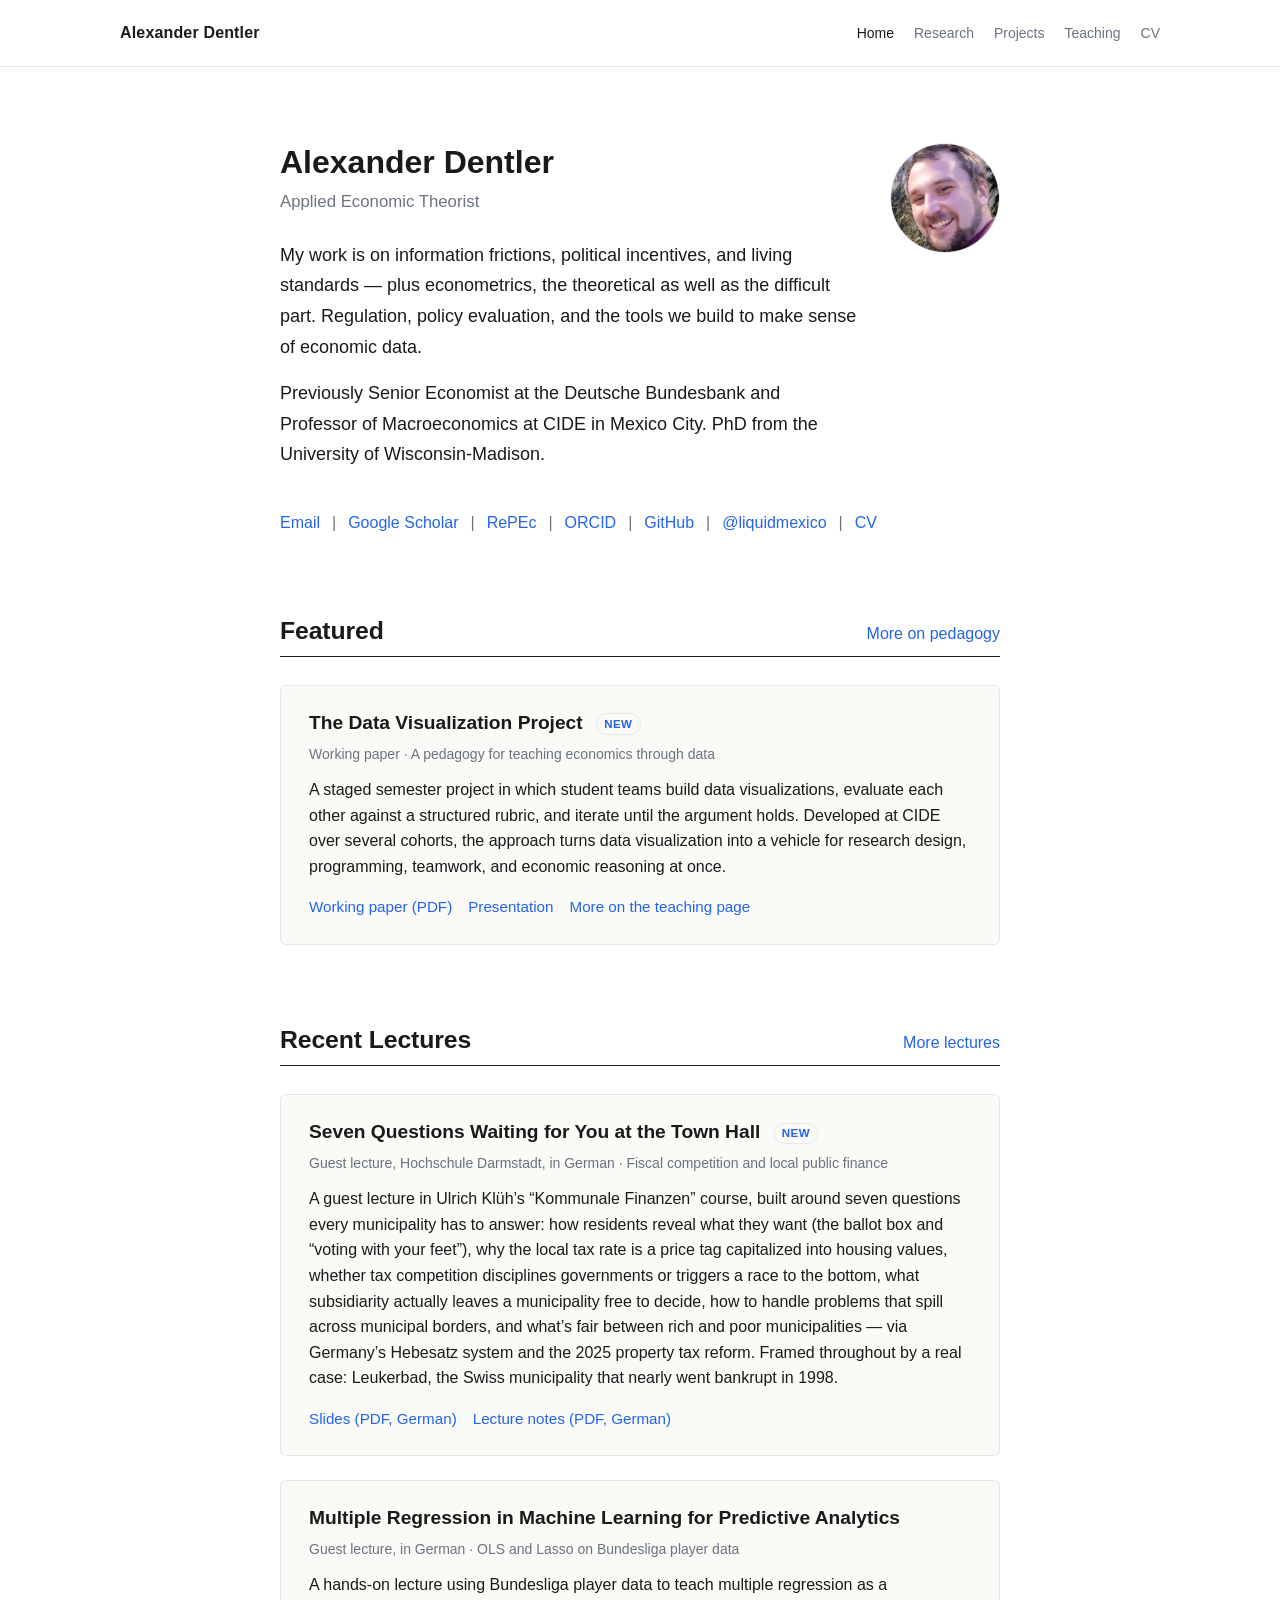
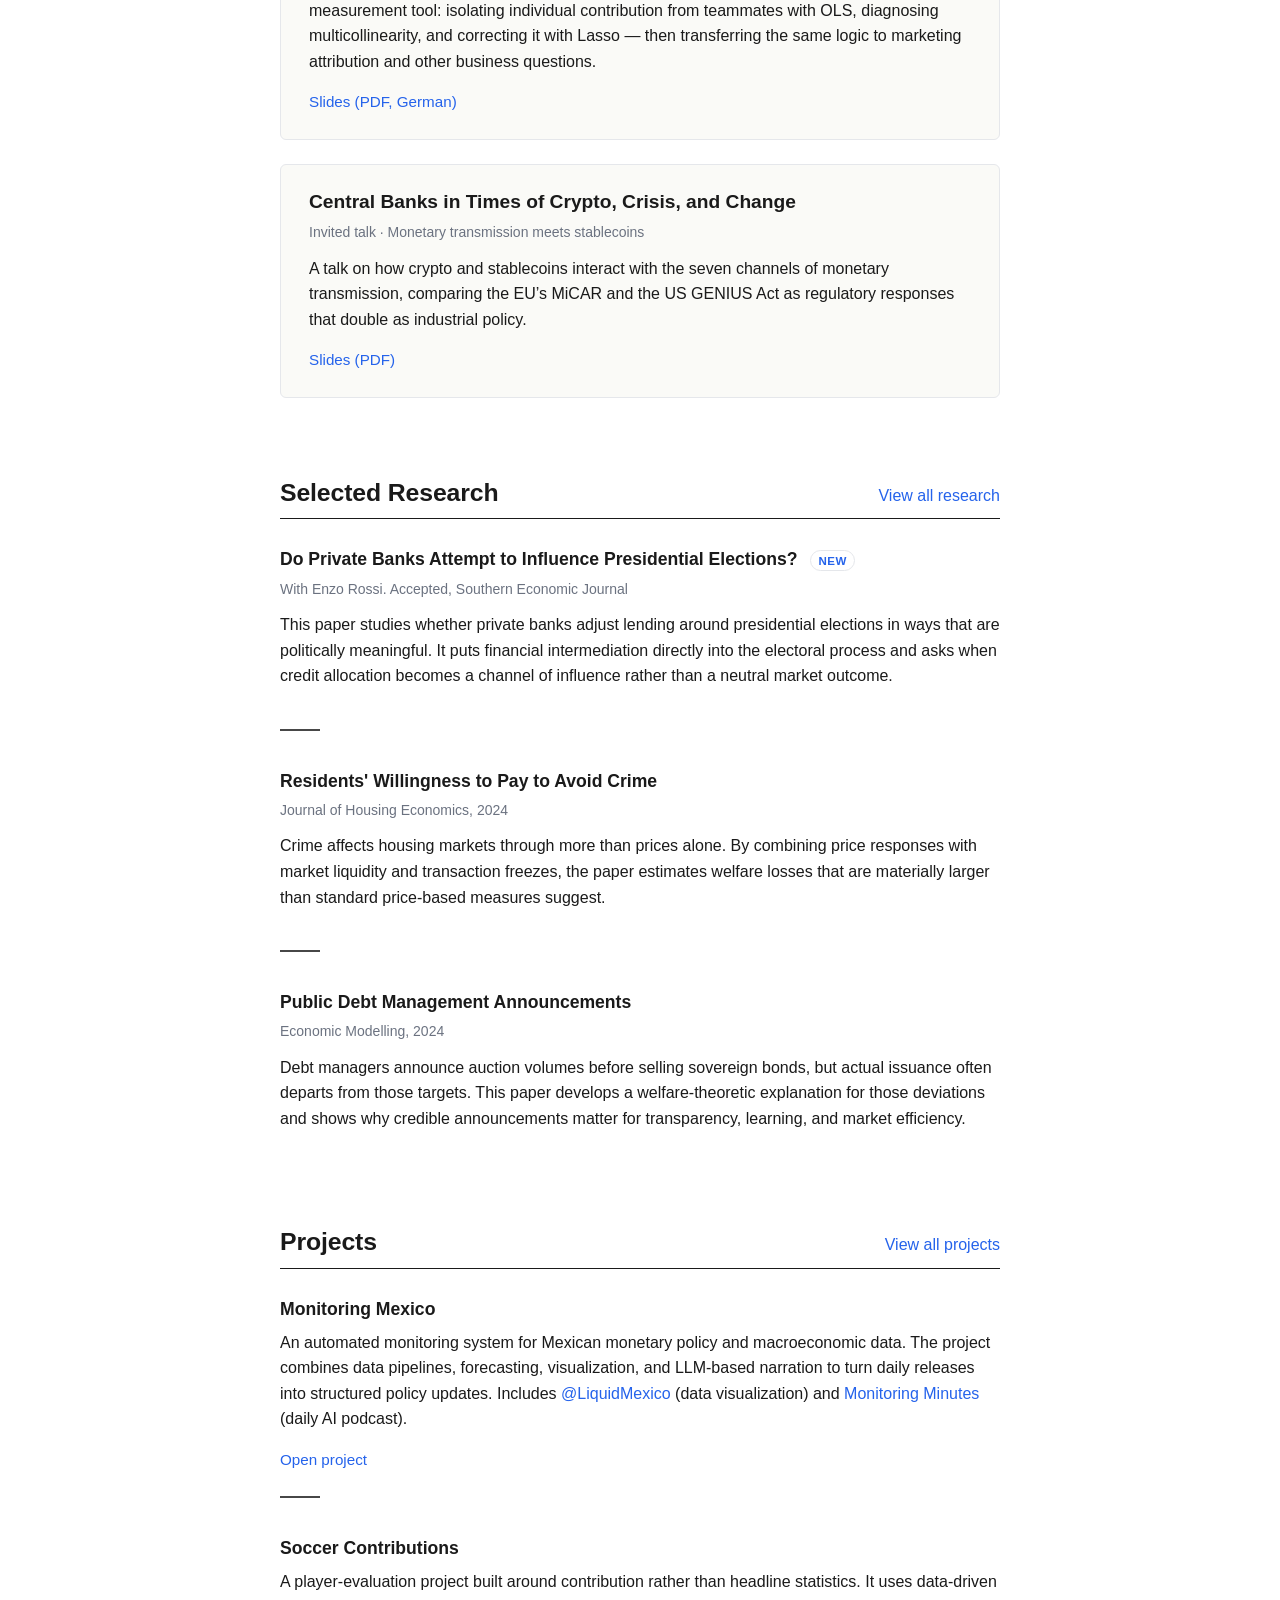
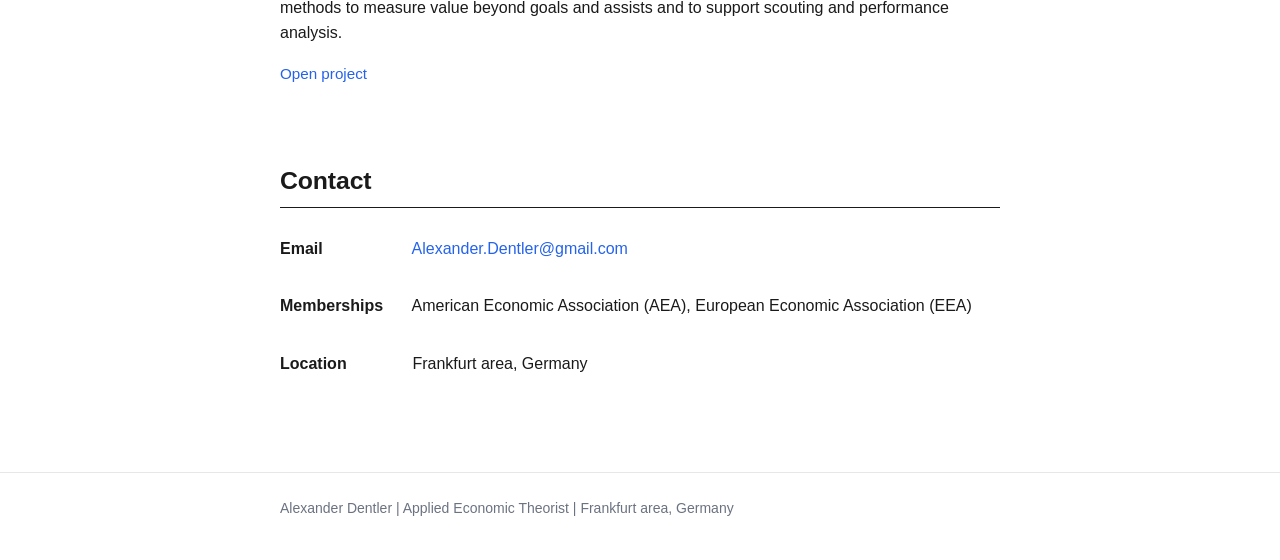
==== commit dbe062a4: "Add Recent Lectures section, feature fiscal-competition guest lecture Splits the two earlier talks o" ====
--- a/index.html
+++ b/index.html
@@ -92,28 +92,60 @@
           <h2>Featured</h2>
           <a class="section-link" href="teaching.html#pedagogy">More on pedagogy</a>
         </div>
+        <article class="featured">
+          <h3 class="entry-title">
+            The Data Visualization Project
+            <span class="tag">New</span>
+          </h3>
+          <p class="meta">Working paper &middot; A pedagogy for teaching economics through data</p>
+          <p>
+            A staged semester project in which student teams build data visualizations,
+            evaluate each other against a structured rubric, and iterate until the
+            argument holds. Developed at CIDE over several cohorts, the approach turns
+            data visualization into a vehicle for research design, programming,
+            teamwork, and economic reasoning at once.
+          </p>
+          <div class="link-row">
+            <a href="assets/DVP/Dentler_DVP_WorkingPaper.pdf" target="_blank" rel="noopener noreferrer">Working paper (PDF)</a>
+            <a href="assets/DVP/DVP_Presentation.pdf" target="_blank" rel="noopener noreferrer">Presentation</a>
+            <a href="teaching.html#pedagogy">More on the teaching page</a>
+          </div>
+        </article>
+      </section>
+
+      <section class="section" id="recent-lectures">
+        <div class="section-header">
+          <h2>Recent Lectures</h2>
+          <a class="section-link" href="teaching.html#recent-lectures">More lectures</a>
+        </div>
         <div class="stack">
           <article class="featured">
             <h3 class="entry-title">
-              Central Banks in Times of Crypto, Crisis, and Change
+              Seven Questions Waiting for You at the Town Hall
               <span class="tag">New</span>
             </h3>
-            <p class="meta">Invited talk &middot; Monetary transmission meets stablecoins</p>
-            <p>
-              A talk on how crypto and stablecoins interact with the seven channels of
-              monetary transmission, comparing the EU&rsquo;s MiCAR and the US GENIUS
-              Act as regulatory responses that double as industrial policy.
-            </p>
-            <div class="link-row">
-              <a href="assets/Talks/central-banks-crypto-crisis-change.pdf" target="_blank" rel="noopener noreferrer">Slides (PDF)</a>
+            <p class="meta">Guest lecture, Hochschule Darmstadt, in German &middot; Fiscal competition and local public finance</p>
+            <p>
+              A guest lecture in Ulrich Kl&uuml;h&rsquo;s &ldquo;Kommunale Finanzen&rdquo;
+              course, built around seven questions every municipality has to answer: how
+              residents reveal what they want (the ballot box and &ldquo;voting with your
+              feet&rdquo;), why the local tax rate is a price tag capitalized into housing
+              values, whether tax competition disciplines governments or triggers a race
+              to the bottom, what subsidiarity actually leaves a municipality free to
+              decide, how to handle problems that spill across municipal borders, and
+              what&rsquo;s fair between rich and poor municipalities &mdash; via Germany&rsquo;s
+              Hebesatz system and the 2025 property tax reform. Framed throughout by a
+              real case: Leukerbad, the Swiss municipality that nearly went bankrupt in
+              1998.
+            </p>
+            <div class="link-row">
+              <a href="assets/Talks/fiscal-competition-local-public-finance.pdf" target="_blank" rel="noopener noreferrer">Slides (PDF, German)</a>
+              <a href="assets/Talks/fiscal-competition-lecture-notes.pdf" target="_blank" rel="noopener noreferrer">Lecture notes (PDF, German)</a>
             </div>
           </article>
 
           <article class="featured">
-            <h3 class="entry-title">
-              Multiple Regression in Machine Learning for Predictive Analytics
-              <span class="tag">New</span>
-            </h3>
+            <h3 class="entry-title">Multiple Regression in Machine Learning for Predictive Analytics</h3>
             <p class="meta">Guest lecture, in German &middot; OLS and Lasso on Bundesliga player data</p>
             <p>
               A hands-on lecture using Bundesliga player data to teach multiple
@@ -128,18 +160,15 @@
           </article>
 
           <article class="featured">
-            <h3 class="entry-title">The Data Visualization Project</h3>
-            <p class="meta">A pedagogy for teaching economics through data</p>
-            <p>
-              A staged semester project in which student teams build data
-              visualizations, evaluate each other against a structured rubric, and
-              iterate until the argument holds &mdash; developed at CIDE over several
-              cohorts.
-            </p>
-            <div class="link-row">
-              <a href="assets/DVP/Dentler_DVP_WorkingPaper.pdf" target="_blank" rel="noopener noreferrer">Working paper (PDF)</a>
-              <a href="assets/DVP/DVP_Presentation.pdf" target="_blank" rel="noopener noreferrer">Presentation</a>
-              <a href="teaching.html#pedagogy">More on the teaching page</a>
+            <h3 class="entry-title">Central Banks in Times of Crypto, Crisis, and Change</h3>
+            <p class="meta">Invited talk &middot; Monetary transmission meets stablecoins</p>
+            <p>
+              A talk on how crypto and stablecoins interact with the seven channels of
+              monetary transmission, comparing the EU&rsquo;s MiCAR and the US GENIUS
+              Act as regulatory responses that double as industrial policy.
+            </p>
+            <div class="link-row">
+              <a href="assets/Talks/central-banks-crypto-crisis-change.pdf" target="_blank" rel="noopener noreferrer">Slides (PDF)</a>
             </div>
           </article>
         </div>
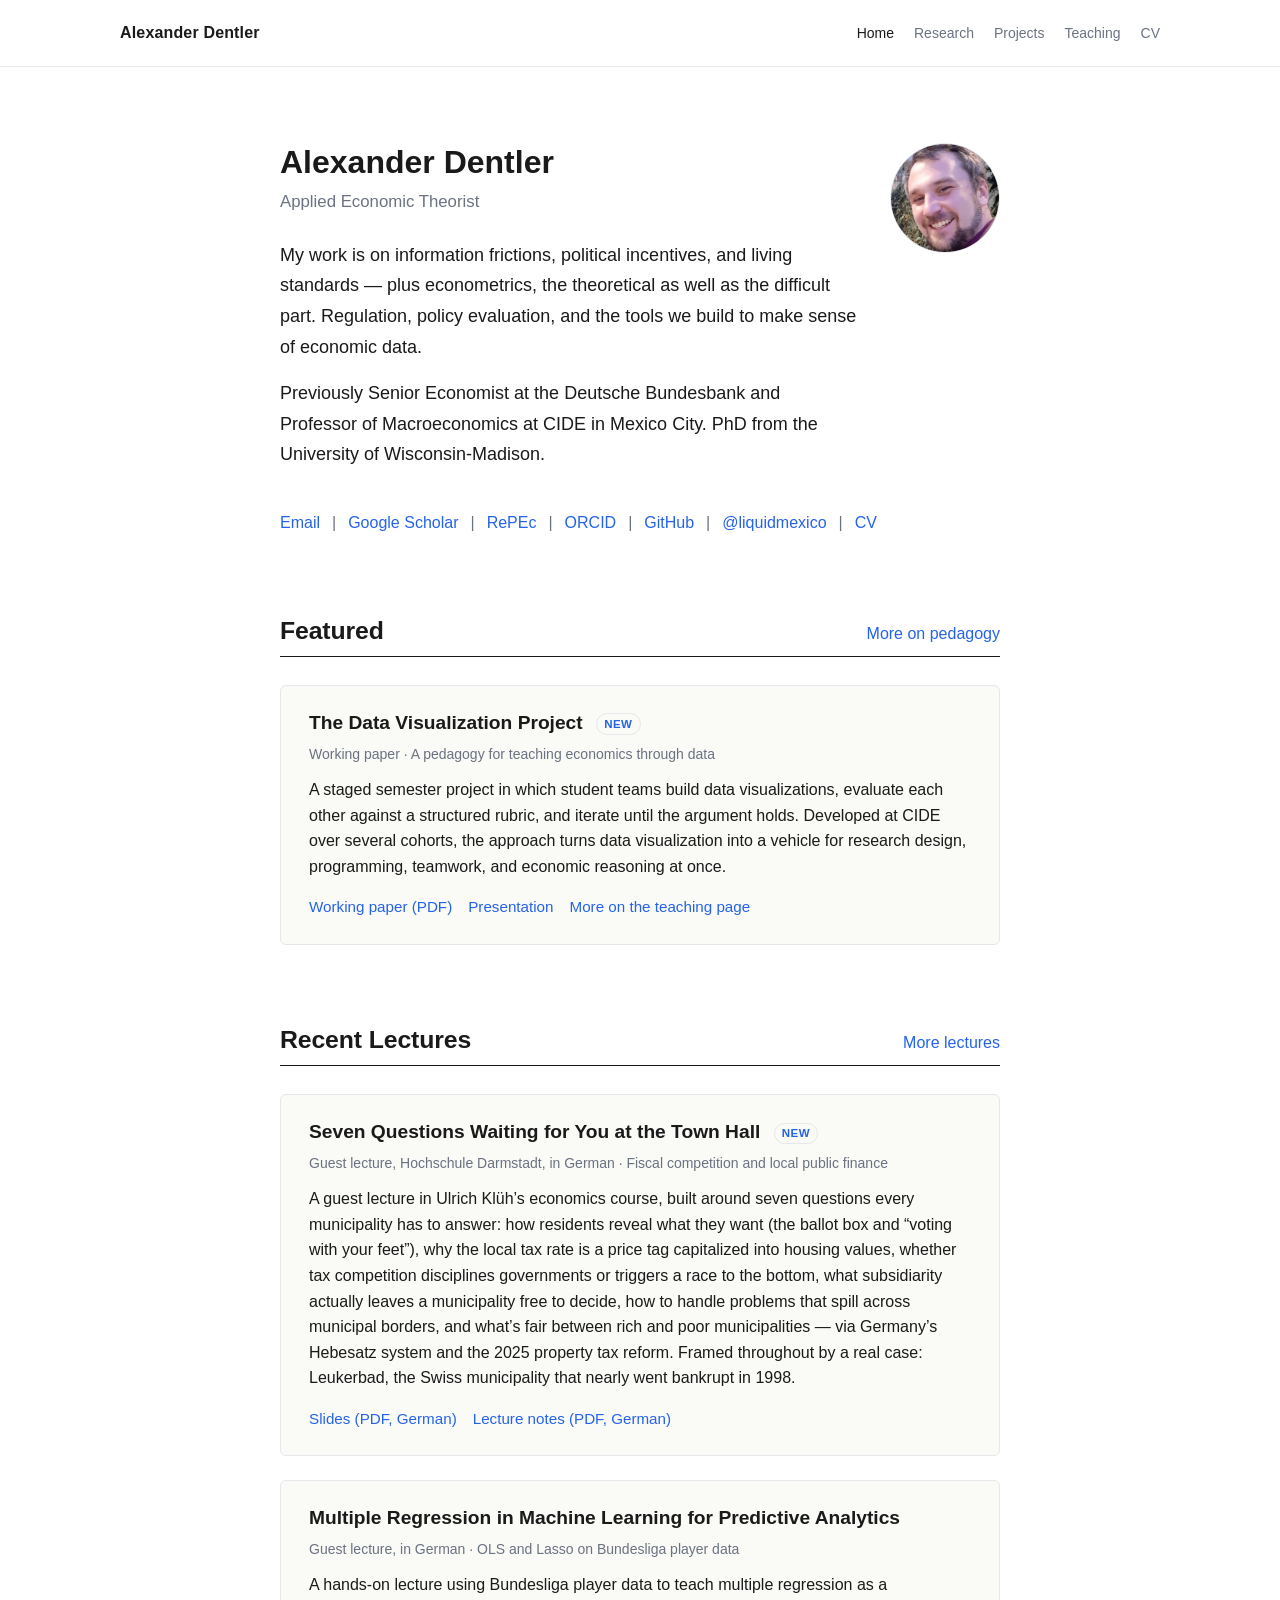
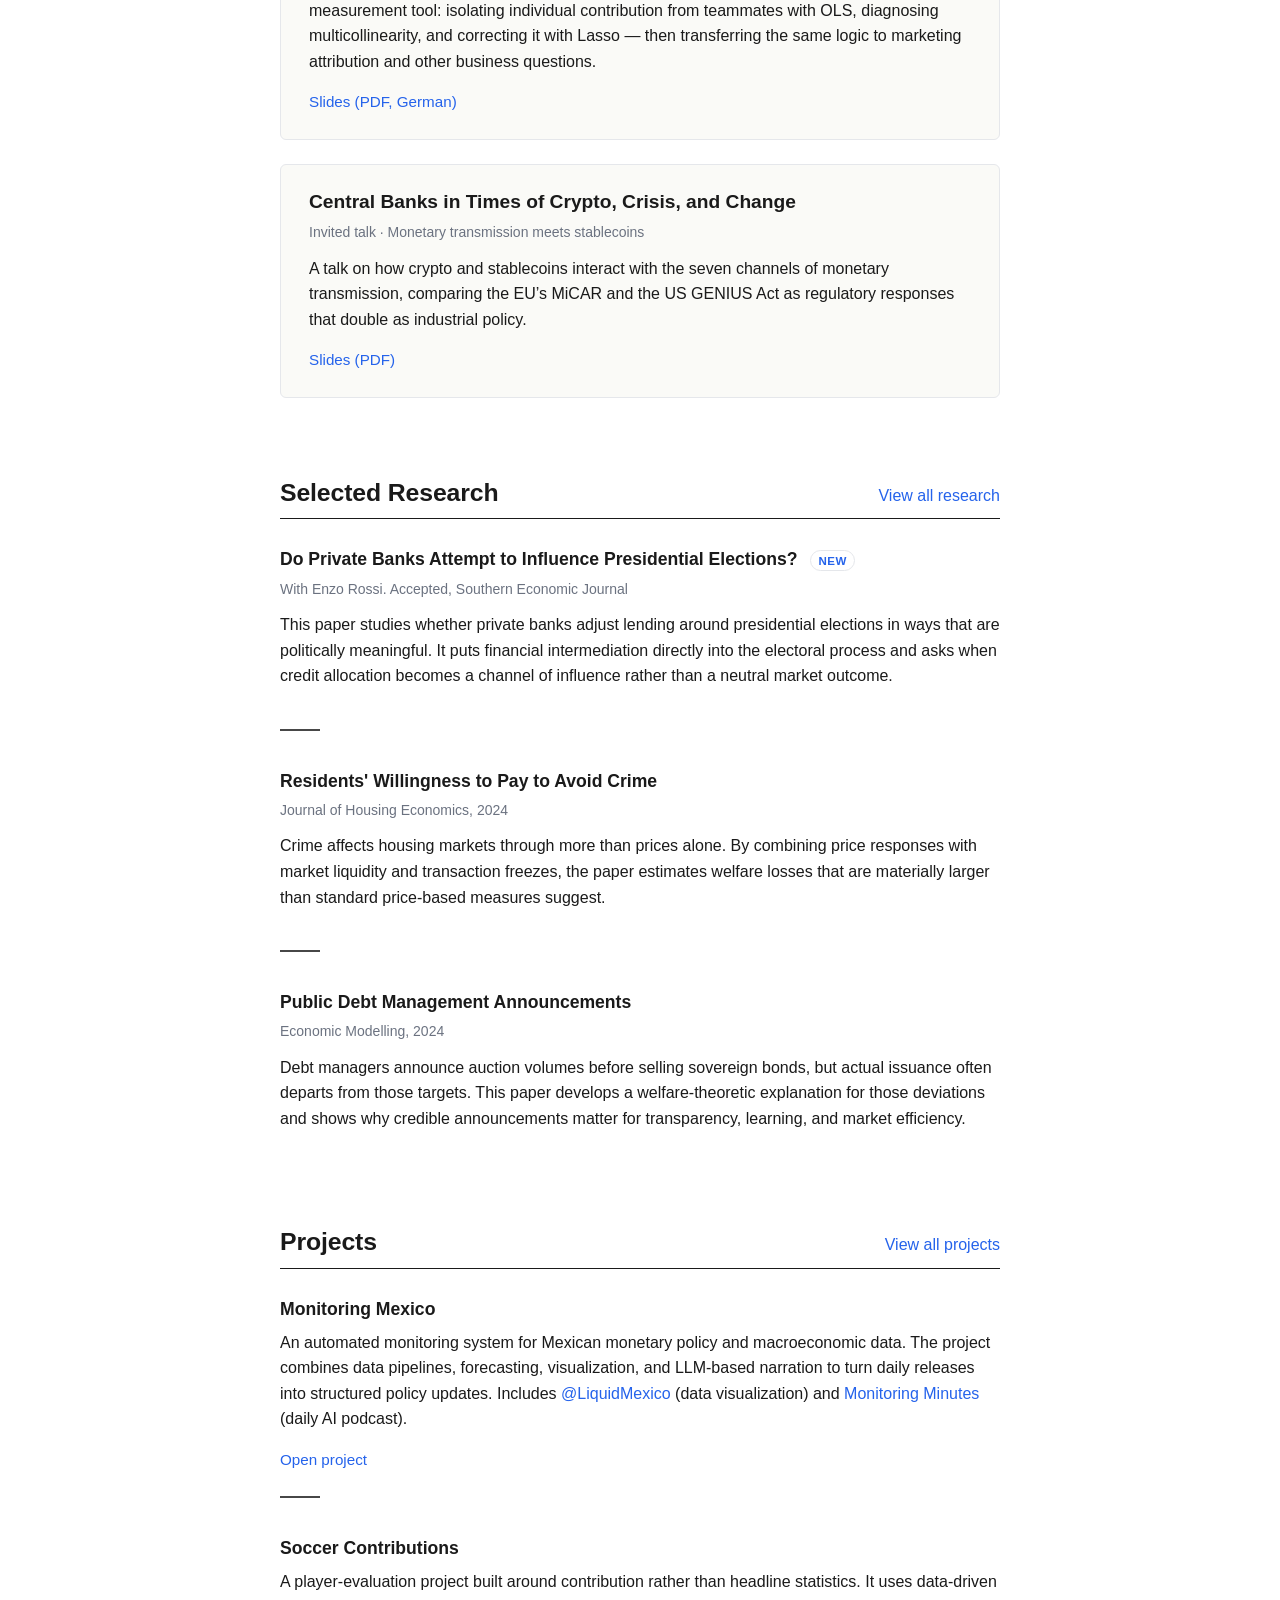
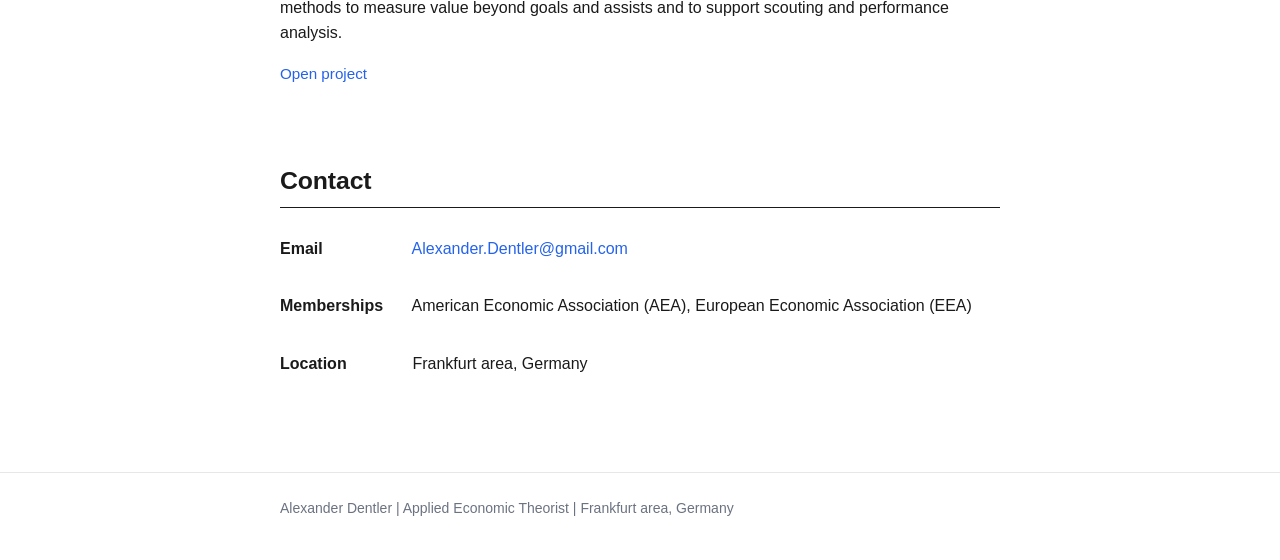
==== commit 4f589154: "Say Klüh's economics course instead of naming the course" ====
--- a/index.html
+++ b/index.html
@@ -126,8 +126,8 @@
             </h3>
             <p class="meta">Guest lecture, Hochschule Darmstadt, in German &middot; Fiscal competition and local public finance</p>
             <p>
-              A guest lecture in Ulrich Kl&uuml;h&rsquo;s &ldquo;Kommunale Finanzen&rdquo;
-              course, built around seven questions every municipality has to answer: how
+              A guest lecture in Ulrich Kl&uuml;h&rsquo;s economics course, built around
+              seven questions every municipality has to answer: how
               residents reveal what they want (the ballot box and &ldquo;voting with your
               feet&rdquo;), why the local tax rate is a price tag capitalized into housing
               values, whether tax competition disciplines governments or triggers a race
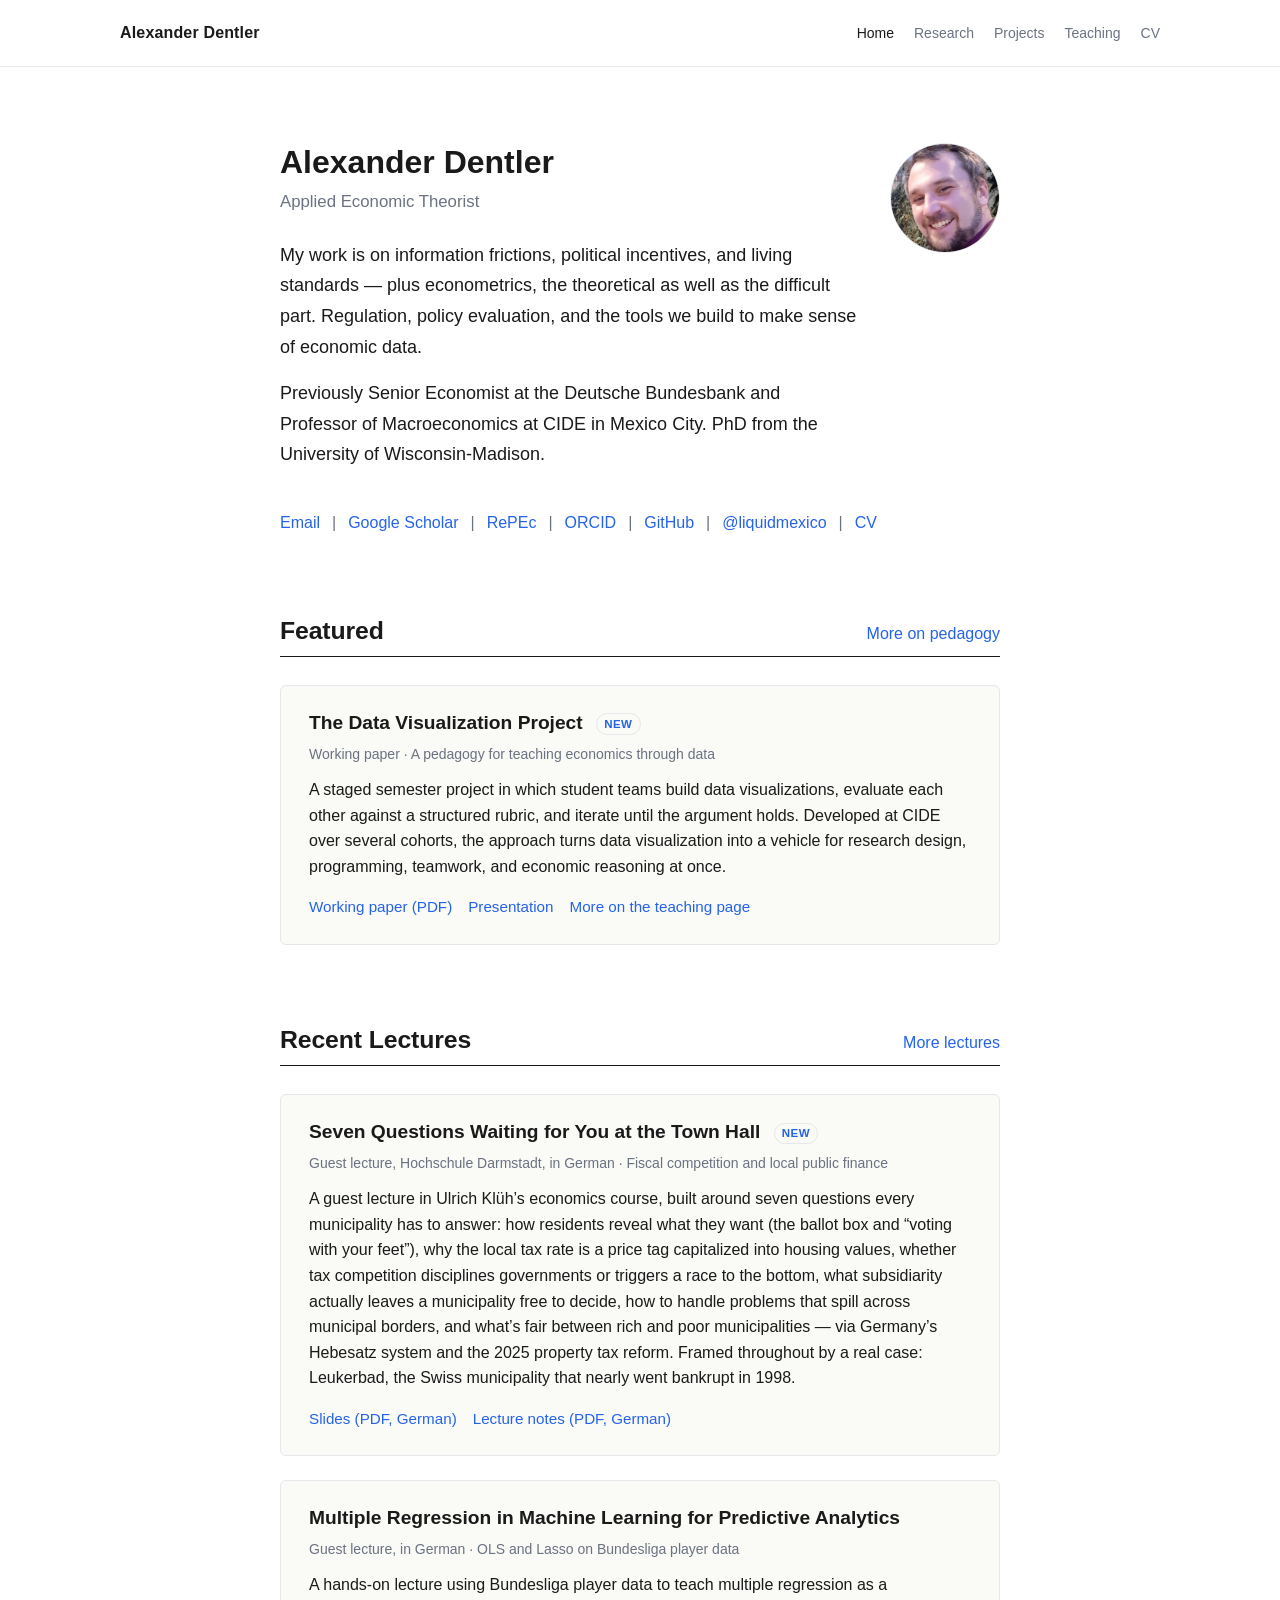
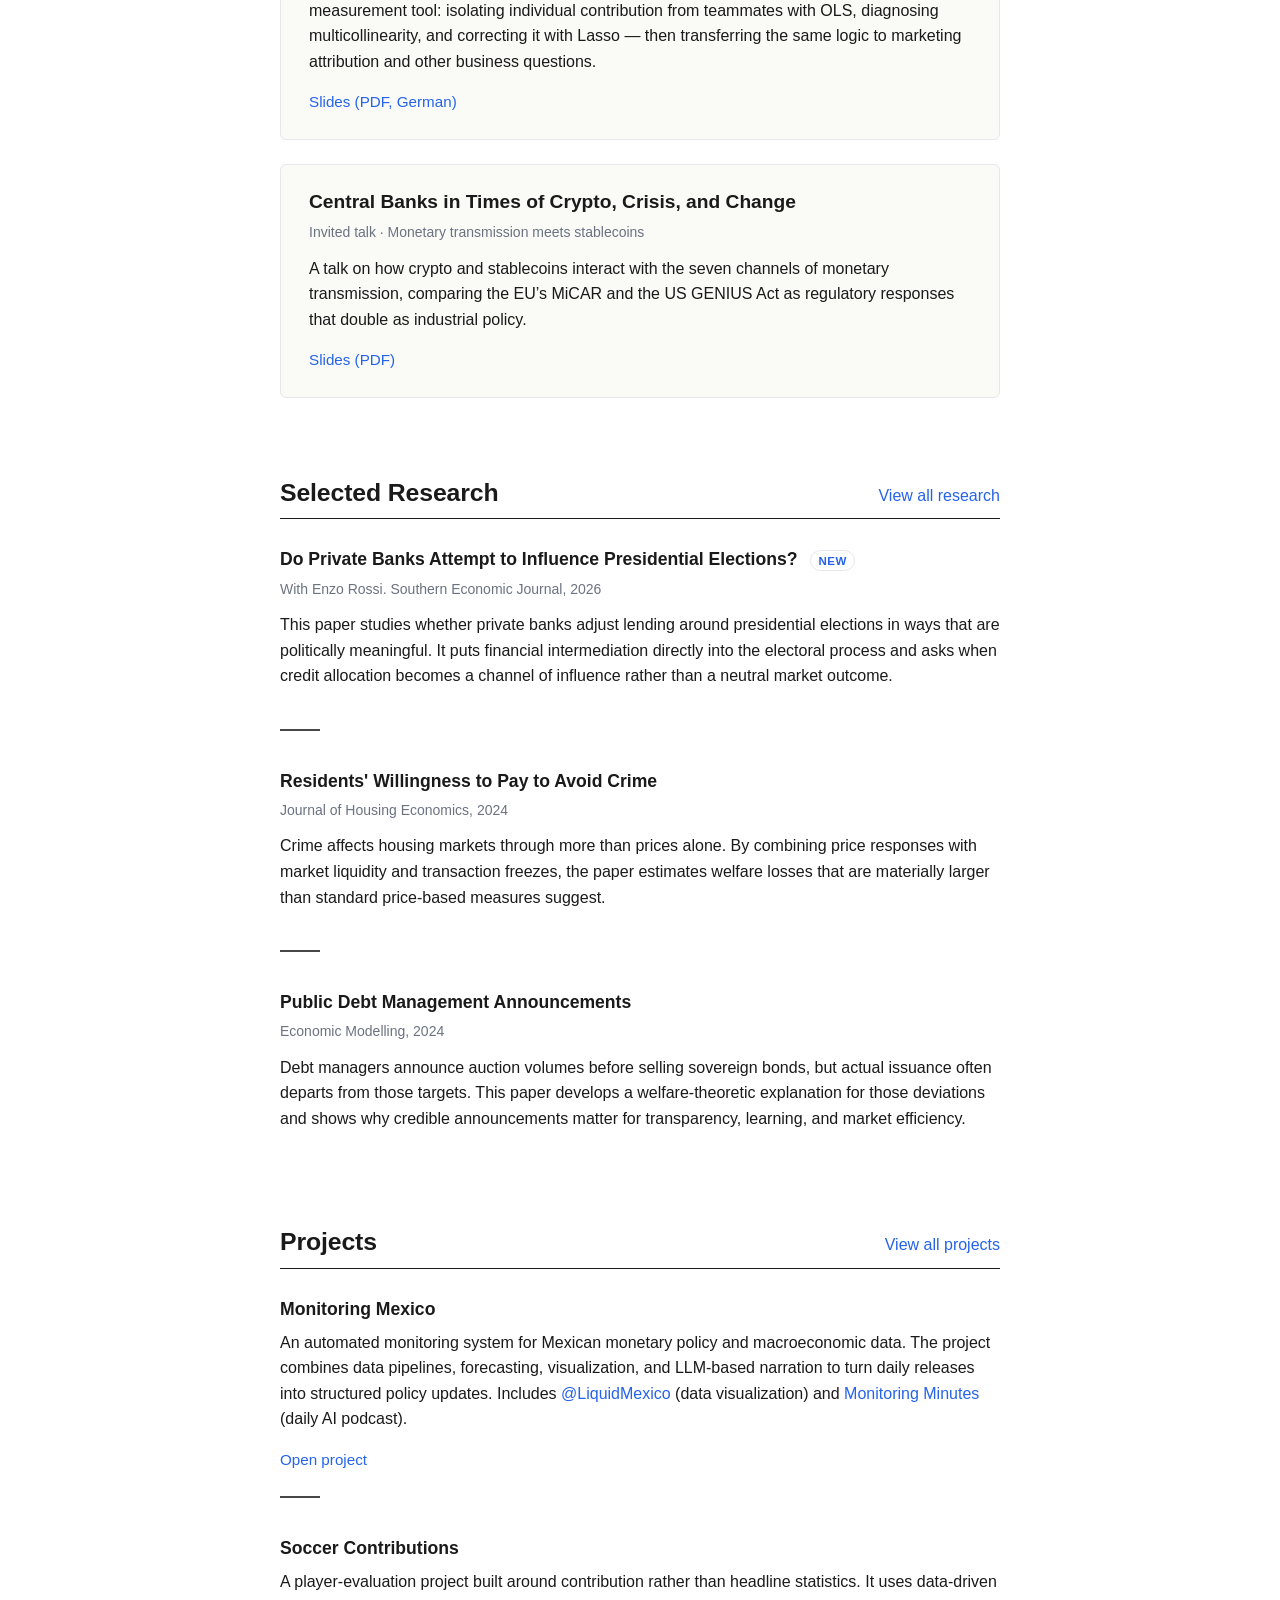
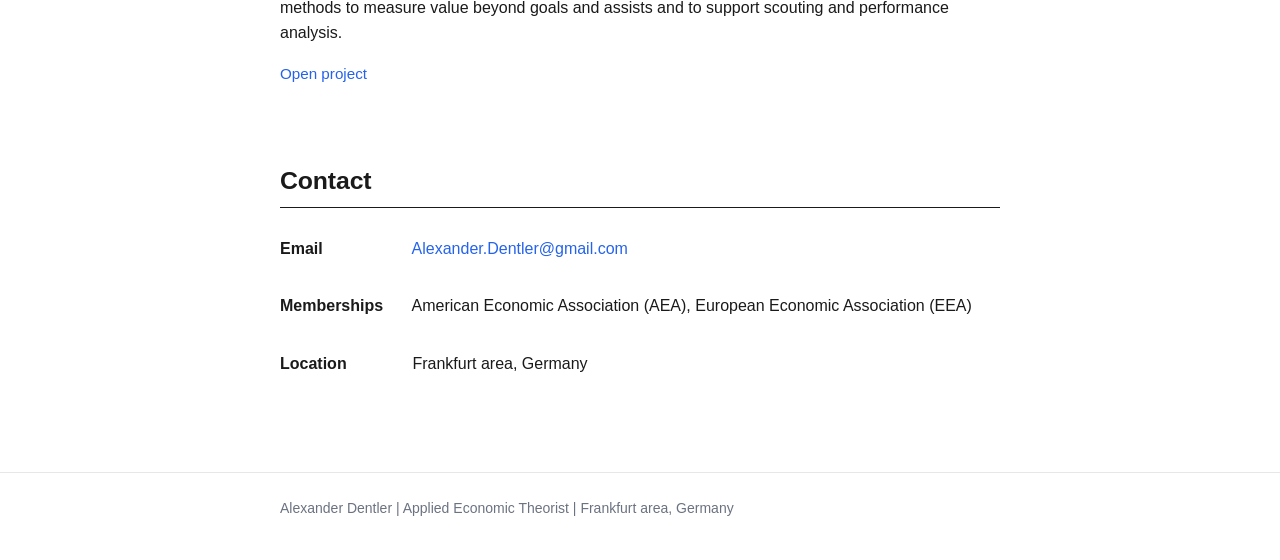
==== commit ef36d38a: "CV: SNB 2007-08 title is Research Assistant; SEJ paper is published (2026) Co-Authored-By: Claude Op" ====
--- a/index.html
+++ b/index.html
@@ -185,7 +185,7 @@
               <a href="research.html#do-private-banks">Do Private Banks Attempt to Influence Presidential Elections?</a>
               <span class="tag">New</span>
             </h3>
-            <p class="meta">With Enzo Rossi. Accepted, Southern Economic Journal</p>
+            <p class="meta">With Enzo Rossi. Southern Economic Journal, 2026</p>
             <p>
               This paper studies whether private banks adjust lending around presidential
               elections in ways that are politically meaningful. It puts financial
